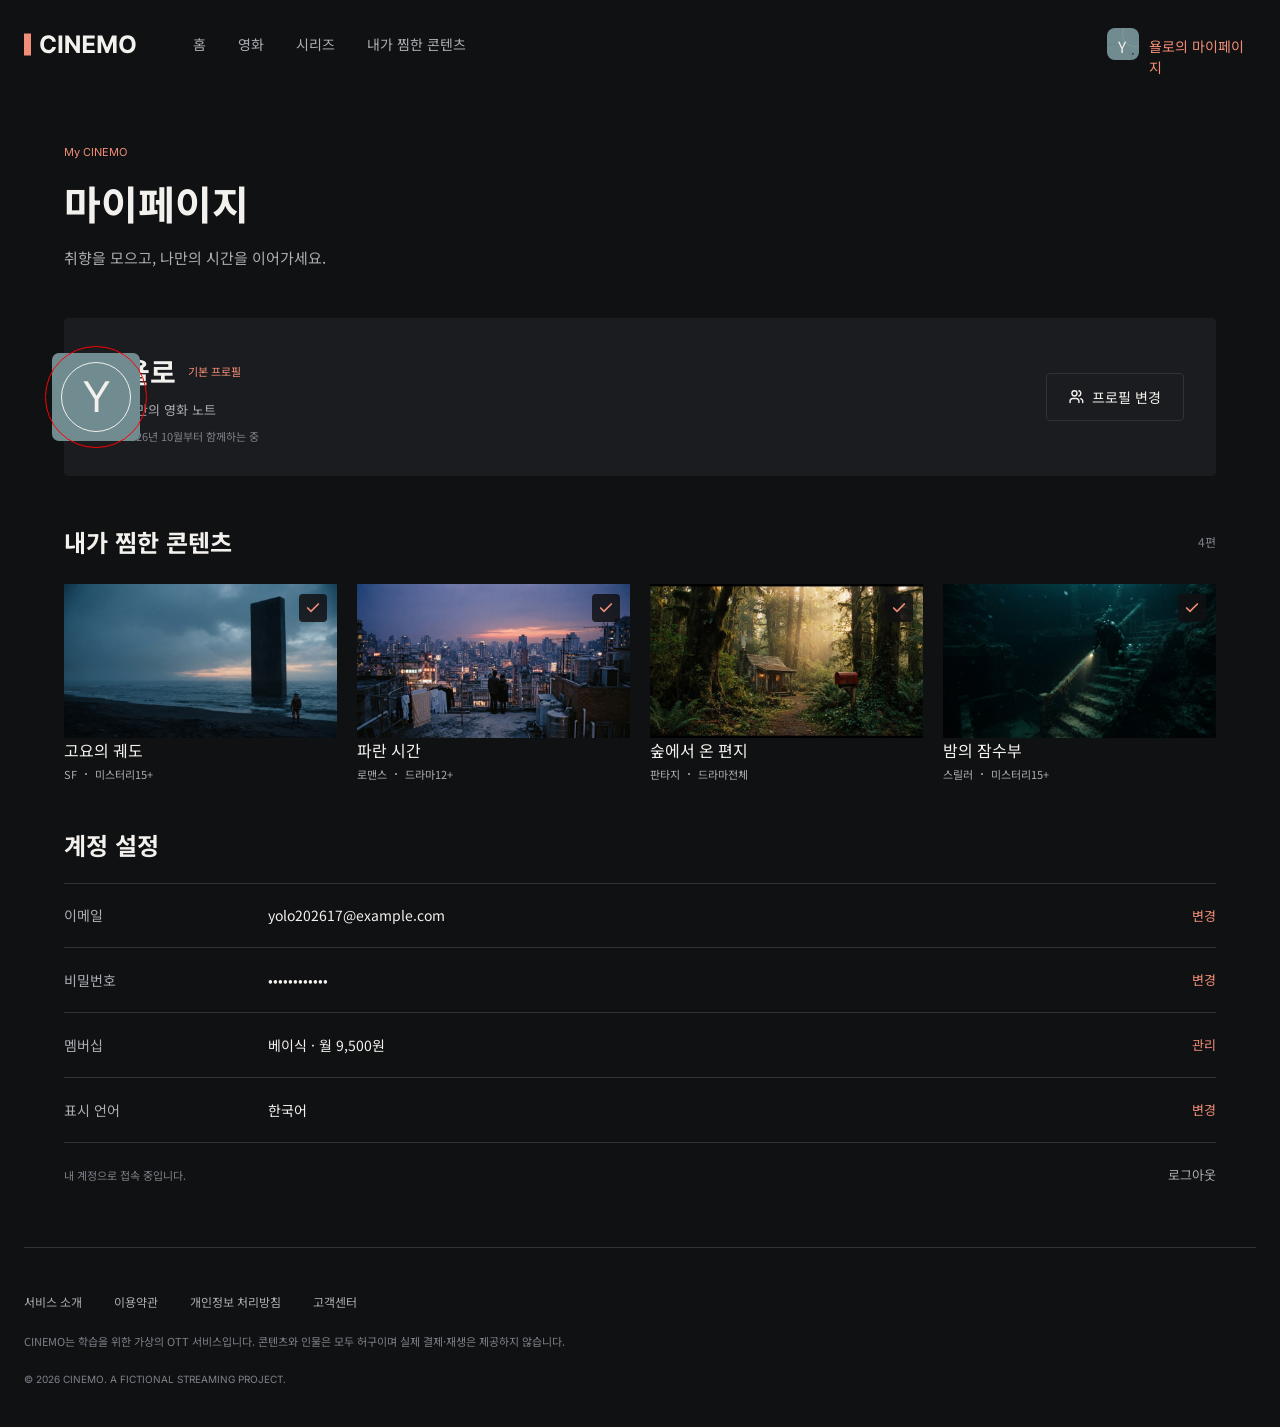
==== mypage.html @ 29254392 "마이페이지 체크박스 작동하게 수정, 중복 css 삭제 및 병합" ====
<!doctype html>
<html lang="ko">
  <head>
    <meta charset="UTF-8" />
    <meta name="viewport" content="width=device-width, initial-scale=1.0" />
    <link rel="stylesheet" href="styles/reset.css" />
    <link rel="stylesheet" href="styles/style.css" />
    <link rel="preconnect" href="https://fonts.googleapis.com" />
    <link rel="preconnect" href="https://fonts.gstatic.com" crossorigin />
    <link
      href="https://fonts.googleapis.com/css2?family=Inter:wght@400;500;600;700&family=Noto+Sans+KR:wght@400;500;600;700&display=swap"
      rel="stylesheet"
    />
    <title>cinemo - my page</title>
  </head>
  <body>
    <!--공통 헤더-->
    <header>
      <div class="index_header_desktop">
        <section class="cinemo_img_box">
          <a href="./index.html" alt="CINEMO 로고">
            <svg
              width="113"
              height="29"
              viewBox="0 0 113 29"
              fill="none"
              xmlns="http://www.w3.org/2000/svg"
            >
              <g clip-path="url(#clip0_2_7494)">
                <rect y="3.5" width="7" height="22" fill="#F28D77" />
                <path
                  d="M31.9176 11.6562H28.1847C28.1165 11.1733 27.9773 10.7443 27.767 10.3693C27.5568 9.98864 27.2869 9.66477 26.9574 9.39773C26.6278 9.13068 26.2472 8.92614 25.8153 8.78409C25.3892 8.64205 24.9261 8.57102 24.4261 8.57102C23.5227 8.57102 22.7358 8.79545 22.0653 9.24432C21.3949 9.6875 20.875 10.3352 20.5057 11.1875C20.1364 12.0341 19.9517 13.0625 19.9517 14.2727C19.9517 15.517 20.1364 16.5625 20.5057 17.4091C20.8807 18.2557 21.4034 18.8949 22.0739 19.3267C22.7443 19.7585 23.5199 19.9744 24.4006 19.9744C24.8949 19.9744 25.3523 19.9091 25.7727 19.7784C26.1989 19.6477 26.5767 19.4574 26.9062 19.2074C27.2358 18.9517 27.5085 18.642 27.7244 18.2784C27.946 17.9148 28.0994 17.5 28.1847 17.0341L31.9176 17.0511C31.821 17.8523 31.5795 18.625 31.1932 19.3693C30.8125 20.108 30.2983 20.7699 29.6506 21.3551C29.0085 21.9347 28.2415 22.3949 27.3494 22.7358C26.4631 23.071 25.4602 23.2386 24.3409 23.2386C22.7841 23.2386 21.392 22.8864 20.1648 22.1818C18.9432 21.4773 17.9773 20.4574 17.267 19.1222C16.5625 17.7869 16.2102 16.1705 16.2102 14.2727C16.2102 12.3693 16.5682 10.75 17.2841 9.41477C18 8.07955 18.9716 7.0625 20.1989 6.36364C21.4261 5.65909 22.8068 5.30682 24.3409 5.30682C25.3523 5.30682 26.2898 5.44886 27.1534 5.73295C28.0227 6.01705 28.7926 6.43182 29.4631 6.97727C30.1335 7.51704 30.679 8.17898 31.0994 8.96307C31.5256 9.74716 31.7983 10.6449 31.9176 11.6562ZM38.2543 5.54545V23H34.5639V5.54545H38.2543ZM55.8899 5.54545V23H52.7024L45.1087 12.0142H44.9808V23H41.2905V5.54545H44.5291L52.0632 16.5227H52.2166V5.54545H55.8899ZM58.9389 23V5.54545H70.7003V8.58807H62.6293V12.7472H70.0952V15.7898H62.6293V19.9574H70.7344V23H58.9389ZM73.6342 5.54545H78.1854L82.9922 17.2727H83.1967L88.0035 5.54545H92.5547V23H88.9751V11.6392H88.8303L84.3132 22.9148H81.8757L77.3587 11.5966H77.2138V23H73.6342V5.54545ZM111.635 14.2727C111.635 16.1761 111.274 17.7955 110.553 19.1307C109.837 20.4659 108.859 21.4858 107.621 22.1903C106.388 22.8892 105.001 23.2386 103.462 23.2386C101.911 23.2386 100.518 22.8864 99.2855 22.1818C98.0526 21.4773 97.0781 20.4574 96.3622 19.1222C95.6463 17.7869 95.2884 16.1705 95.2884 14.2727C95.2884 12.3693 95.6463 10.75 96.3622 9.41477C97.0781 8.07955 98.0526 7.0625 99.2855 6.36364C100.518 5.65909 101.911 5.30682 103.462 5.30682C105.001 5.30682 106.388 5.65909 107.621 6.36364C108.859 7.0625 109.837 8.07955 110.553 9.41477C111.274 10.75 111.635 12.3693 111.635 14.2727ZM107.893 14.2727C107.893 13.0398 107.709 12 107.339 11.1534C106.976 10.3068 106.462 9.66477 105.797 9.22727C105.132 8.78977 104.354 8.57102 103.462 8.57102C102.57 8.57102 101.791 8.78977 101.126 9.22727C100.462 9.66477 99.9446 10.3068 99.5753 11.1534C99.2116 12 99.0298 13.0398 99.0298 14.2727C99.0298 15.5057 99.2116 16.5455 99.5753 17.392C99.9446 18.2386 100.462 18.8807 101.126 19.3182C101.791 19.7557 102.57 19.9744 103.462 19.9744C104.354 19.9744 105.132 19.7557 105.797 19.3182C106.462 18.8807 106.976 18.2386 107.339 17.392C107.709 16.5455 107.893 15.5057 107.893 14.2727Z"
                  fill="#F3F1ED"
                />
              </g>
              <defs>
                <clipPath id="clip0_2_7494">
                  <rect width="113" height="29" fill="white" />
                </clipPath>
              </defs>
            </svg>
          </a>
        </section>
        <section class="header_nav_desktop">
          <nav>
            <ul class="header_nav_d_li">
              <li><a class="nav_home" href="./index.html">홈</a></li>
              <li><a class="nav_movie" href="#">영화</a></li>
              <li><a class="nav_series" href="#">시리즈</a></li>
              <li><a class="nav_mypick" href="#">내가 찜한 콘텐츠</a></li>
            </ul>
          </nav>
        </section>
        <section class="header_profile_container">
          <a class="main_profile_image" href="./mypage.html">
            <img
              src="./imgs/avatar-seoyeon.svg"
              alt="프로필 이미지"
              class="user_avatar"
            />
            <p class="initial_y">Y</p>
          </a>
          <a class="user_my_page" href="./mypage.html" style="color: #f28d77"
            >욜로의 마이페이지</a
          >
        </section>
      </div>
      <div class="index_header_mobile">
        <nav>
          <ul class="header_nav_m_li">
            <li>
              <a class="nav_home_mobile" href="index.html">홈</a>
            </li>
            <li><a class="nav_movie_mobile" href="#">영화</a></li>
            <li><a class="nav_series_mobile" href="#">시리즈</a></li>
            <li><a class="nav_mypick_mobile" href="#">내가 찜한 콘텐츠</a></li>
          </ul>
        </nav>
      </div>
    </header>

    <main>
      <section class="my-page">
        <!-- 마이페이지 타이틀-->
        <div class="title">
          <div class="label">My CINEMO</div>
          <div class="page">마이페이지</div>
          <div class="description">
            취향을 모으고, 나만의 시간을 이어가세요.
          </div>
        </div>

        <!-- 내 계정  -->
        <div class="profile">
          <div class="my-profile">
            <div class="my-profile-icon">
              <div class="profile-name">Y</div>
            </div>

            <div class="profile-card">
              <div class="name">
                <span class="my-name">욜로</span>
                <span class="badge">기본 프로필</span>
              </div>

              <span class="message">나만의 영화 노트</span>
              <span class="date-ing">2026년 10월부터 함께하는 중</span>
            </div>
          </div>

          <div class="btn-change">
            <div class="date">2026. 10 가입</div>
            <button type="button">
              <img src="./icon/profile-change.svg" alt="프로필 변경 아이콘" />
              <a href="./profile.html">프로필 변경</a>
            </button>
          </div>
        </div>

        <!-- 내가 찜한 콘텐츠 -->
        <div class="my-picks">
          <div class="my-picks-header">
            <p class="my-picks-title">내가 찜한 콘텐츠</p>
            <span class="my-picks-count">4편</span>
          </div>

          <div class="my-picks-list-li">
            <div class="my-picks-card">
              <div class="my-picks-image">
                <img src="./imgs/quiet-orbit.png" alt="고요의 궤도 이미지" />

                <input type="checkbox" id="check-quiet-orbit" checked />

                <label for="check-quiet-orbit" class="check">
                  <svg
                    width="28"
                    height="28"
                    viewBox="0 0 28 28"
                    fill="none"
                    xmlns="http://www.w3.org/2000/svg"
                  >
                    <rect
                      width="28"
                      height="28"
                      rx="4"
                      fill="#101113"
                      fill-opacity="0.85098"
                    />
                    <path
                      d="M19.3328 10L12.0002 17.3328L8.66721 13.9997"
                      stroke-width="1.7"
                      stroke-linecap="round"
                      stroke="#F28D77"
                    />
                  </svg>
                </label>
              </div>
              <p class="movie-title">고요의 궤도</p>
              <p class="movie-info">
                <span class="movie-info-dot">SF</span>
                <span>미스터리</span>
                <span>15+</span>
              </p>
            </div>

            <div class="my-picks-card">
              <div class="my-picks-image">
                <img src="./imgs/blue-hour.png" alt="파란 시간 이미지" />
                <input type="checkbox" id="check-blue-hour" checked />

                <label for="check-blue-hour" class="check">
                  <svg
                    width="28"
                    height="28"
                    viewBox="0 0 28 28"
                    fill="none"
                    xmlns="http://www.w3.org/2000/svg"
                  >
                    <rect
                      width="28"
                      height="28"
                      rx="4"
                      fill="#101113"
                      fill-opacity="0.85098"
                    />
                    <path
                      d="M19.3328 10L12.0002 17.3328L8.66721 13.9997"
                      stroke-width="1.7"
                      stroke-linecap="round"
                      stroke="#F28D77"
                    />
                  </svg>
                </label>
              </div>
              <p class="movie-title">파란 시간</p>
              <p class="movie-info">
                <span class="movie-info-dot">로맨스</span>
                <span>드라마</span>
                <span>12+</span>
              </p>
            </div>

            <div class="my-picks-card">
              <div class="my-picks-image">
                <img
                  src="./imgs/forest-letter.png"
                  alt="숲에서 온 편지 이미지"
                />
                <input type="checkbox" id="check-forest-post" checked />

                <label for="check-forest-post" class="check">
                  <svg
                    width="28"
                    height="28"
                    viewBox="0 0 28 28"
                    fill="none"
                    xmlns="http://www.w3.org/2000/svg"
                  >
                    <rect
                      width="28"
                      height="28"
                      rx="4"
                      fill="#101113"
                      fill-opacity="0.85098"
                    />
                    <path
                      d="M19.3328 10L12.0002 17.3328L8.66721 13.9997"
                      stroke-width="1.7"
                      stroke-linecap="round"
                      stroke="#F28D77"
                    />
                  </svg>
                </label>
              </div>
              <p class="movie-title">숲에서 온 편지</p>
              <p class="movie-info">
                <span class="movie-info-dot">판타지</span>
                <span>드라마</span>
                <span>전체</span>
              </p>
            </div>

            <div class="my-picks-card">
              <div class="my-picks-image">
                <img src="./imgs/night-diver.png" alt="밤의 잠수부 이미지" />
                <input type="checkbox" id="check-night-diver" checked />

                <label for="check-night-diver" class="check">
                  <svg
                    width="28"
                    height="28"
                    viewBox="0 0 28 28"
                    fill="none"
                    xmlns="http://www.w3.org/2000/svg"
                  >
                    <rect
                      width="28"
                      height="28"
                      rx="4"
                      fill="#101113"
                      fill-opacity="0.85098"
                    />
                    <path
                      d="M19.3328 10L12.0002 17.3328L8.66721 13.9997"
                      stroke-width="1.7"
                      stroke-linecap="round"
                      stroke="#F28D77"
                    />
                  </svg>
                </label>
              </div>
              <p class="movie-title">밤의 잠수부</p>
              <p class="movie-info">
                <span class="movie-info-dot">스릴러</span>
                <span>미스터리</span>
                <span>15+</span>
              </p>
            </div>
          </div>
        </div>
      </section>

      <!-- 계정 설정 섹션 -->
      <section class="account_settings_section">
        <div class="account_settings_desktop">
          <h3 class="account_settings_h3">계정 설정</h3>
          <ul class="account_settings_li">
            <li class="first_list">
              <p class="setting_label">이메일</p>
              <p class="setting_value">yolo202617@example.com</p>
              <a class="setting_btn" href="#">변경</a>
            </li>
            <li class="second_list">
              <p class="setting_label">비밀번호</p>
              <p class="setting_value">••••••••••••</p>
              <a class="setting_btn" href="#">변경</a>
            </li>
            <li class="third_list">
              <p class="setting_label">멤버십</p>
              <p class="setting_value">베이식 · 월 9,500원</p>
              <a class="setting_btn" href="#">관리</a>
            </li>
            <li class="fourth_list">
              <p class="setting_label">표시 언어</p>
              <p class="setting_value">한국어</p>
              <a class="setting_btn" href="#">변경</a>
            </li>
          </ul>
          <div class="account_status">
            <p class="status_note">내 계정으로 접속 중입니다.</p>
            <a class="logout_button" href="./profile.html">로그아웃</a>
          </div>
        </div>
        <div class="account_settings_mobile">
          <h3 class="account_settings_h3">계정 설정</h3>
          <ul class="account_settings_li">
            <li class="first_list">
              <div class="setting_details">
                <p class="setting_label">이메일</p>
                <p class="setting_value">yolo202617@example.com</p>
              </div>
              <a class="setting_btn" href="#">변경</a>
            </li>
            <li class="second_list">
              <div class="setting_details">
                <p class="setting_label">비밀번호</p>
                <p class="setting_value">••••••••••••</p>
              </div>
              <a class="setting_btn" href="#">변경</a>
            </li>
            <li class="third_list">
              <div class="setting_details">
                <p class="setting_label">멤버십</p>
                <p class="setting_value">베이식 · 월 9,500원</p>
              </div>
              <a class="setting_btn" href="#">관리</a>
            </li>
            <li class="fourth_list">
              <div class="setting_details">
                <p class="setting_label">표시 언어</p>
                <p class="setting_value">한국어</p>
              </div>
              <a class="setting_btn" href="#">변경</a>
            </li>
          </ul>
          <div class="account_status">
            <p class="status_note">내 계정으로 접속 중입니다.</p>
            <a class="logout_button" href="#">로그아웃</a>
          </div>
        </div>
      </section>
    </main>

    <!-- Footer -->
    <footer>
      <section class="footer-section">
        <nav class="footer-menu">
          <ul>
            <li><a href="#">서비스 소개</a></li>
            <li><a href="#">이용약관</a></li>
            <li><a href="#">개인정보 처리방침</a></li>
            <li><a href="#">고객센터</a></li>
          </ul>
        </nav>

        <div class="footer-info">
          <p>CINEMO는 학습을 위한 가상의 OTT 서비스입니다.</p>
          <p>
            콘텐츠와 인물은 모두 허구이며 실제 결제·재생은 제공하지 않습니다.
          </p>
        </div>

        <div class="footer-copyright">
          © 2026 CINEMO. A FICTIONAL STREAMING PROJECT.
        </div>
      </section>
    </footer>
  </body>
</html>
---- styles/style.css ----
/* 공통 Header */
body {
  font-family: "Inter", sans-serif;
  font-family: "Noto Sans KR", sans-serif;
  margin: 0;
  background-color: #101113;
}

/* 공통 헤더*/
.index_header_desktop {
  display: flex;
  flex-direction: row;
  justify-content: space-between;
  align-items: center;
  background-color: #101113;
  width: calc(100% - 48px);
  max-width: 1312px;
  margin: 0 auto;
  height: 88px;
  overflow: hidden;
  gap: 56px;
}

.header_nav_desktop {
  display: flex;
  flex-direction: row;
  align-items: center;
  flex: 1;
  min-width: 0;
  overflow: hidden;
}

.header_nav_desktop nav {
  min-width: 0;
  overflow: hidden;
}

.header_nav_d_li {
  display: flex;
  flex-direction: row;
  justify-content: space-between;
  gap: 32px;
  font-size: 14px;
  font-weight: 400;
  color: #acaeb3;
  white-space: nowrap;
  width: max-content;
}

.cinemo_img_box {
  flex-shrink: 0;
  width: 113px;
}

.header_profile_container {
  display: flex;
  flex-direction: row;
  justify-content: space-between;
  align-items: center;
  gap: 10px;
  flex-shrink: 0;
}

.main_profile_image {
  position: relative;
}

.user_avatar {
  width: 32px;
  height: 32px;
  border-radius: 8px;
  flex-shrink: 0;
}

.initial_y {
  color: #f3f1ed;
  font-size: 15.36px;
  width: 11px;
  height: 19px;
  position: absolute;
  top: 6.5px;
  left: 10.5px;
}

.user_my_page {
  font-size: 14px;
  color: #f3f1ed;
  width: 107px;
  height: 17px;
}

.index_header_mobile {
  display: none;
}

@media screen and (max-width: 768px) {
  .header_nav_desktop {
    display: none;
  }

  .user_my_page {
    display: none;
  }

  .index_header_mobile {
    display: flex;
    background-color: #101113;
    width: calc(100% - 32px);
    margin: 0 auto;
  }

  .index_header_desktop {
    height: 72px;
    display: flex;
    flex-direction: row;
    align-items: center;
    width: calc(100% - 32px);
    margin: 0 auto;
  }

  .cinemo_img_box {
    width: 93px;
    height: 23px;
    flex-shrink: 0;
  }

  .user_avatar {
    width: 32px;
    height: 32px;
  }

  .header_nav_m_li {
    color: #acaeb3;
    font-size: 13px;
    font-weight: 400;
    background-color: #101113;
    display: flex;
    flex-direction: row;
    gap: 24px;
    height: 48px;
    box-sizing: border-box;
    width: calc(100%-32px);
  }
}

/* 메인 페이지-Featured film */
.index_main_1 {
  height: 590px;
  width: 100%;
  position: relative;
}

.hero_image {
  position: absolute;
  top: 0;
  left: 0;
  width: 100%;
  height: 100%;
  overflow: hidden;
}

.hero_image img {
  display: block;
  width: 100%;
  height: 100%;
  object-fit: cover;
  object-position: center;
}

.hero_image::after {
  content: "";
  position: absolute;
  inset: 0;
  background: linear-gradient(to top, #101113 0%, transparent 100%);
  pointer-events: none;
}

.hero_box {
  padding-top: 104px;
  padding-bottom: 72px;
  position: absolute;
  display: flex;
  gap: 47px;
  height: 100%;
  width: calc(100% - 48px);
  max-width: 1312px;
  top: 50%;
  left: 50%;
  transform: translate(-50%, -50%);
  z-index: 1;
  flex-direction: column;
  justify-content: space-between;
}

.hero_top span:first-child::before {
  content: "";
  display: inline-block;
  width: 24px;
  height: 2px;
  background-color: #f28c78;
  margin-right: 12px;
  vertical-align: middle;
}

.hero_top_1-1 {
  font-size: 12px;
  color: #f28d77;
  margin-right: 12px;
}

.hero_top_1-2 {
  font-size: 10px;
  color: #acaeb3;
}

.hero_title_1-1 {
  font-size: 64px;
  color: #f3f1ed;
  font-weight: bold;
  margin-top: 0;
  margin-bottom: 8px;
}

.hero_title_1-2 {
  margin-top: 0;
  margin-bottom: 24px;
  font-size: 11px;
  color: #acaeb3;
}

.hero_info {
  font-size: 11px;
  color: #acaeb3;
  margin-bottom: 24px;
}

.hero_desc {
  font-size: 16px;
  color: #d2d3d5;
  margin-bottom: 24px;
  width: 100%;
}

.hero_right_text {
  position: absolute;
  bottom: 72px;
  color: white;
  z-index: 1;
  text-align: right;
  right: 0;
}

.hero_right_text_1 {
  font-size: 14px;
  margin-top: 0;
  margin-bottom: 8px;
}

.hero_right_text_2 {
  font-size: 10px;
  margin-top: 0;
  margin-bottom: 0;
}

.hero_text {
  width: 100%;
  position: absolute;
  top: 50%;
  transform: translateY(-50%);
  color: white;
  z-index: 1;
}

.hero_action {
  display: flex;
  align-items: center;
  gap: 12px;
}

.hero_btn_more {
  width: 151px;
  height: 48px;
  padding: 0;
  background-color: #f28d77;
  color: #241512;
  border: none;
  border-radius: 4px;
  font-size: 14px;
  font-weight: bold;
  cursor: pointer;
  display: flex;
  justify-content: center;
  align-items: center;
  gap: 8px;
  box-sizing: border-box;
  white-space: nowrap;
}

.hero_btn_more img {
  display: block;
  width: 18px;
  height: 18px;
  flex-shrink: 0;
}

.hero_btn_wish {
  width: 109px;
  height: 48px;
  padding: 0;
  background-color: #232529;
  color: #f3f1ed;
  border: none;
  border-radius: 4px;
  font-size: 14px;
  font-weight: bold;
  cursor: pointer;
  display: flex;
  justify-content: center;
  align-items: center;
  gap: 8px;
  box-sizing: border-box;
  white-space: nowrap;
}

.hero_btn_wish img {
  display: block;
  width: 18px;
  height: 18px;
  flex-shrink: 0;
}

@media (max-width: 786px) {
  .index_main_1 {
    height: 573px;
  }

  .hero_box {
    width: calc(100% - 32px);
  }

  .hero_image {
    height: 50%;
  }

  .hero_text {
    width: auto;
    top: 65%;
  }

  .hero_right_text {
    display: none;
  }

  .hero_title_1-1 {
    font-size: 40px;
  }

  .hero_desc {
    font-size: 14px;
  }
}

/* 메인 페이지-Browse collections */
.movie-container {
  max-width: 1312px;
  width: calc(100% - 48px);
  margin: 0 auto;
}

.movie-section-1 {
  box-sizing: border-box;
  width: 100%;
  background-color: #101113;
  justify-content: flex-start;
  margin: 16px 0 48px 0;
}

.movie-section-2 {
  box-sizing: border-box;
  width: 100%;
  background-color: #101113;
  justify-content: flex-start;
  margin-bottom: 64px;
}

.section-header {
  display: flex;
  flex-direction: column;
  align-items: flex-start;
  gap: 8px;
}

.section-heading {
  display: flex;
  width: 100%;
  justify-content: space-between;
  align-items: center;
}

.section-title {
  font-family: "Noto Sans KR", sans-serif;
  font-size: 24px;
  font-weight: 700;
  margin: 0;
  color: #f3f1ed;
  white-space: nowrap;
}

.section-count {
  font-family: "Noto Sans KR", sans-serif;
  font-size: 12px;
  margin: 0;
  color: #7e8289;
  white-space: nowrap;
}

.section-description {
  font-family: "Noto Sans KR", sans-serif;
  font-size: 12px;
  margin: 0;
  color: #acaeb3;
  white-space: nowrap;
}

.movie-list-li {
  display: grid;
  grid-template-columns: repeat(4, 1fr);
  padding: 20px 0;
  gap: 20px;
  justify-content: flex-start;
  align-items: center;
}

.movie-card {
  display: flex;
  flex-direction: column;
}

.movie-card img {
  width: 100%;
  padding-bottom: 12px;
}

.movie-title {
  font-family: "Noto Sans KR", sans-serif;
  font-size: 16px;
  color: #f3f1ed;
  margin: 0;
  padding-bottom: 4px;
  white-space: nowrap;
}

.movie-info {
  display: flex;
  align-items: center;
  font-family: "Noto Sans KR", sans-serif;
  font-size: 11px;
  color: #acaeb3;
  margin: 0;
  white-space: nowrap;
}

.movie-info-dot::after {
  display: inline-block;
  width: 2px;
  height: 2px;
  border-radius: 50px;
  margin: 0 8px 4px;
  background-color: #acaeb3;
  content: "";
}

/* 메인 페이지-Browse collections 반응형 */
@media (max-width: 768px) {
  .movie-container {
    width: calc(100% - 32px);
    margin: 0 auto;
  }

  .movie-section-1 {
    box-sizing: border-box;
    width: 100%;
    background-color: #101113;
    justify-content: flex-start;
    margin: 16px 0 48px 0;
  }

  .movie-section-2 {
    box-sizing: border-box;
    width: 100%;
    background-color: #101113;
    justify-content: flex-start;
    margin-bottom: 40px;
  }

  .section-title {
    font-size: 20px;
  }

  .section-count {
    visibility: hidden;
  }

  .movie-list-li {
    display: grid;
    grid-template-columns: repeat(4, 240px);
    padding: 18px 0;
    gap: 20px;
    overflow-x: auto;
  }

  .movie-list-li::-webkit-scrollbar {
    height: 3px;
  }

  .movie-list-li::-webkit-scrollbar-track {
    background: #232529; /* 레일 색 */
  }

  .movie-list-li::-webkit-scrollbar-thumb {
    background: #7e8289; /* 움직이는 막대 색 */
  }
}

/* 공통 Footer */
footer {
  max-width: 1312px;
  width: calc(100% - 48px);
  margin: 0 auto;
}

.footer-section {
  box-sizing: border-box;
  width: 100%;
  padding: 40px 0;
  background-color: #101113;
  border-top: 1px solid #303237;
  overflow: auto;
}

.footer-menu {
  display: flex;
  justify-content: flex-start;
  align-items: center;
  flex-wrap: nowrap;
  white-space: nowrap;
}

.footer-menu ul {
  display: flex;
  list-style: none;
  gap: 32px;
}

.footer-menu a {
  color: #acaeb3;
  font-family: "Noto Sans KR", sans-serif;
  font-size: 12px;
  text-decoration: none;
}

.footer-info {
  color: #7e8289;
  font-family: "Noto Sans KR", sans-serif;
  font-size: 11px;
  margin-top: 20px;
  line-height: 180%;
}

.footer-info p {
  display: inline;
}

.footer-copyright {
  color: #7e8289;
  font-family: "Inter", sans-serif;
  font-size: 10px;
  margin-top: 20px;
  line-height: auto;
}

/* 공통 Footer 반응형 */
@media (max-width: 390px) {
  footer {
    width: calc(100% - 32px);
    margin: 0 auto;
  }

  .footer-info p {
    display: block;
    margin: 0;
  }
}

/* 마이페이지-Content */
.my-page {
  box-sizing: border-box;
  display: flex;
  flex-direction: column;
  width: 100%;
  padding: 56px 64px;
  gap: 48px;

  background-color: #101113;
}

.title {
  box-sizing: border-box;
}

.label {
  font-family: "Inter", sans-serif;
  font-size: 11px;
  line-height: auto;
  color: #f28d77;
}

.page {
  font-family: "Noto Sans KR", sans-serif;
  font-size: 40px;
  font-weight: 700;
  color: #f3f1ed;
  padding-top: 12px;
}

.description {
  font-family: "Noto Sans KR", sans-serif;
  font-size: 15px;
  line-height: 170%;
  color: #acaeb3;
  padding-top: 12px;
}

/* 마이페이지-Content-내 계정 */
.profile {
  box-sizing: border-box;
  background-color: #1a1c1f;
  padding: 32px 32px;
  border-radius: 4px;
  display: flex;
  align-items: center;
  justify-content: space-between;
}

.my-profile {
  display: flex;
  gap: 28px;
}

.my-profile-icon {
  display: flex;
  justify-content: center;
  align-items: center;
}

.profile-name {
  width: 88px;
  height: 88px;
  border-radius: 8%;
  background-color: #718c91;
  display: flex;
  align-items: center;
  justify-content: center;

  font-family: "Inter", sans-serif;
  font-size: 42.24px;
  line-height: auto;
  color: #f3f1ed;
}

/* 흰색 원형 무늬 */
.profile-name::before {
  content: "";
  position: absolute;
  width: 70.4px;
  height: 70.4px;

  border: 1px solid #f3f1ed;
  border-radius: 50%;
}

/* 검은색 원형 무늬 */
.profile-name::after {
  content: "";
  position: absolute;
  width: 101.2px;
  height: 101.2px;

  border: 1px solid red;
  border-radius: 50%;
}

.profile-card {
  display: flex;
  flex-direction: column;
  gap: 8px;
}

.name {
  display: flex;
  align-items: center;
  gap: 12px;
}

.my-name {
  font-family: "Noto Sans KR", sans-serif;
  font-size: 28px;
  font-weight: 700;
  color: #f3f1ed;
}

.badge {
  font-family: "Noto Sans KR", sans-serif;
  font-size: 11px;
  color: #f28d77;
}

.message {
  font-family: "Noto Sans KR", sans-serif;
  font-size: 13px;
  color: #acaeb3;
}

.date-ing {
  font-family: "Noto Sans KR", sans-serif;
  font-size: 11px;
  color: #7e8289;
}

.date {
  display: none;
}
.btn-change {
  display: flex;
  justify-content: center;
  align-items: center;
}

.btn-change button {
  border: 1px solid #303237;
  border-radius: 4px;
  background-color: transparent;
  height: 48px;

  display: flex;
  align-items: center;
  justify-content: center;
  gap: 8px;
  padding: 22px;
}

.btn-change img {
  width: 15px;
  height: 13.5px;
}

.btn-change a {
  text-decoration: none;
  font-family: "Noto Sans KR", sans-serif;
  font-size: 14px;
  font-weight: 400;
  color: #f3f1ed;
}

/* 프로필 선택 페이지 */

.profile_header {
  width: 100%;
  height: 88px;
  display: flex;
  align-items: center;
  justify-content: flex-start;
  box-sizing: border-box;
}

.profile_header svg {
  margin-left: 48px;
}

.profile_main {
  display: flex;
  flex-direction: column;
  align-items: center;
  width: 100%;
  padding-top: 116px;
  padding-bottom: 120px;
}

.profile_text {
  color: #f3f1ed;
  text-align: center;
}

.profile_text_1 {
  font-size: 10px;
  color: #f28d77;
  margin-bottom: 16px;
}

.profile_text_2 {
  font-size: 40px;
  margin-bottom: 16px;
  font-weight: bold;
}

.profile_text_3 {
  font-size: 15px;
  color: #acaeb3;
}

.profile_sec {
  width: 100%;
  height: auto;
  display: flex;
  justify-content: center;
  align-items: center;
  flex-wrap: wrap;
  gap: 40px;
  padding: 56px 64px;
  box-sizing: border-box;
}

.user_profile_line {
  display: flex;
  gap: 40px;
}

.profile_sec {
  width: 100%;
  height: auto;
  display: flex;
  justify-content: center;
  align-items: center;
  flex-wrap: wrap;
  gap: 40px;
  padding: 56px 24px;
  box-sizing: border-box;
}

.user_profile {
  width: min(152px, 100%);
  height: auto;
  flex: 0 1 152px;
  min-width: 0;
}

.user_profile_photo {
  width: 100%;
  height: auto;
  margin-bottom: 16px;
  cursor: pointer;
}

.user_profile_photo img {
  width: 100%;
  height: 100%;
  display: block;
  object-fit: cover;
}

.user_profile_info {
  width: 100%;
  cursor: pointer;
}

.user_profile_username {
  text-align: center;
  font-size: 18px;
  color: #f3f1ed;
  cursor: pointer;
}

.user_profile_about {
  text-align: center;
  font-size: 11px;
  color: #acaeb3;
}

.profile_btn {
  display: flex;
  height: 48px;
  width: 138px;
  align-items: center;
  justify-content: center;
  background: transparent;
  border: 1px solid #303237;
  color: #f3f1ed;
  font-size: 14px;
  border-radius: 4px;
  gap: 8px;
  cursor: pointer;
}

.profile_btn img {
  height: 18px;
  width: 18px;
}

.profile_btn_a {
  text-decoration: none;
}

.profile_footer {
  width: 100%;
  height: 100%;
  font-size: 11px;
  color: #7e8289;
  text-align: center;
}

/* 프로필 선택 페이지 반응형 */
@media (max-width: 390px) {
  .profile_header {
    height: 72px;
  }

  .profile_header svg {
    margin-left: 24px;
  }

  .profile_main {
    padding-bottom: 56px;
    padding-top: 56px;
  }

  .profile_text_2 {
    font-size: 28px;
  }

  .profile_text_3 {
    font-size: 13px;
  }

  .profile_sec {
    padding-left: 24px;
    padding-right: 24px;
  }

  .profile_header img {
    margin-left: 24px;
  }

  .user_profile_line {
    gap: 32px;
  }

  .profile_sec {
    gap: 32px;
  }
}

/* 마이 페이지*/
/* 마이페이지 타이틀 */
.my-page {
  box-sizing: border-box;
  display: flex;
  flex-direction: column;
  width: 100%;
  padding: 56px 64px 48px;
  gap: 48px;
  background-color: #101113;
}

.title {
  box-sizing: border-box;
}

.label {
  font-family: "Inter", sans-serif;
  font-size: 11px;
  line-height: auto;
  color: #f28d77;
}

.page {
  font-family: "Noto Sans KR", sans-serif;
  font-size: 40px;
  font-weight: 700;
  color: #f3f1ed;
  padding-top: 12px;
}

.description {
  font-family: "Noto Sans KR", sans-serif;
  font-size: 15px;
  line-height: 170%;
  color: #acaeb3;
  padding-top: 12px;
}

/* 내 계정 */
.profile {
  box-sizing: border-box;
  background-color: #1a1c1f;
  padding: 32px 32px;
  border-radius: 4px;
  display: flex;
  align-items: center;
  justify-content: space-between;
}

.my-profile {
  display: flex;
  gap: 28px;
}

.my-profile-icon {
  display: flex;
  justify-content: center;
  align-items: center;
}

.profile-name {
  position: absolute;
  z-index: 1;
  font-family: "Inter", sans-serif;
  font-size: 42.24px;
  line-height: 0;
  color: #f3f1ed;
  margin: 0;
}

.my-profile img {
  position: relative;
  width: 88px;
  height: 88px;
}

.profile-card {
  display: flex;
  flex-direction: column;
  gap: 8px;
}

.name {
  display: flex;
  align-items: center;
  gap: 12px;
}

.my-name {
  font-family: "Noto Sans KR", sans-serif;
  font-size: 28px;
  font-weight: 700;
  color: #f3f1ed;
}

.badge {
  font-family: "Noto Sans KR", sans-serif;
  font-size: 11px;
  color: #f28d77;
}

.message {
  font-family: "Noto Sans KR", sans-serif;
  font-size: 13px;
  color: #acaeb3;
}

.date-ing {
  font-family: "Noto Sans KR", sans-serif;
  font-size: 11px;
  color: #7e8289;
}

.date {
  display: none;
}
.btn-change {
  display: flex;
  justify-content: center;
  align-items: center;
}

.btn-change button {
  border: 1px solid #303237;
  border-radius: 4px;
  background-color: transparent;
  height: 48px;
  display: flex;
  align-items: center;
  justify-content: center;
  gap: 8px;
  padding: 22px;
}

.btn-change img {
  width: 15px;
  height: 13.5px;
}

.btn-change a {
  text-decoration: none;
  font-family: "Noto Sans KR", sans-serif;
  font-size: 14px;
  font-weight: 400;
  color: #f3f1ed;
}

/* 내가 찜한 콘텐츠 */
.my-picks {
  box-sizing: border-box;
  display: flex;
  flex-direction: column;
  width: 100%;
  gap: 24px;
  background-color: #101113;
  color: white;
}

.my-picks-header {
  display: flex;
  justify-content: space-between;
  align-items: center;
}

.my-picks-title {
  font-family: "Noto Sans KR", sans-serif;
  font-size: 24px;
  font-weight: 700;
  margin: 0;
  color: #f3f1ed;
}

.my-picks-count {
  font-family: "Noto Sans KR", sans-serif;
  font-size: 12px;
  color: #7e8289;
}

/* 내가 찜한 콘텐츠 목록 */
.my-picks-list-li {
  display: grid;
  grid-template-columns: repeat(4, 1fr);
  gap: 20px;
  justify-content: flex-start;
  align-items: center;
}

.my-picks-image {
  position: relative;
  display: flex;
  width: 100%;
  justify-content: flex-end;
  align-items: flex-start;
}

.my-picks-image input[type="checkbox"] {
  display: none;
}

.my-picks-image .check {
  position: absolute;
  top: 0;
  right: 0;
  margin: 10px;
  padding: 0;
  width: 28px;
  height: 28px;
  cursor: pointer;
}

/* 체크 해제 상태 */
.my-picks-image input:not(:checked) + .check svg path {
  opacity: 0;
}

/* 영화 정보 */
.movie-title {
  font-family: "Noto Sans KR", sans-serif;
  font-size: 16px;
  color: #f3f1ed;
  margin: 0;
  padding-bottom: 4px;
  white-space: nowrap;
}

.movie-info {
  display: flex;
  align-items: center;
  font-family: "Noto Sans KR", sans-serif;
  font-size: 11px;
  color: #acaeb3;
  margin: 0;
  white-space: nowrap;
}

.movie-info-dot::after {
  display: inline-block;
  width: 2px;
  height: 2px;
  border-radius: 50px;
  margin: 0 8px 4px;
  background-color: #acaeb3;
  content: "";
}

/* 반응형 */
@media screen and (max-width: 768px) {
  main {
    gap: 36px;
  }

  .my-page {
    padding: 36px 24px;
  }

  .page {
    font-size: 30px;
  }

  .description {
    font-size: 13px;
  }

  .profile {
    flex-direction: column;
    padding: 24px;
    align-items: stretch;
    gap: 24px;
  }

  .my-profile {
    gap: 20px;
  }

  .profile-name {
    width: 64px;
    height: 64px;
    font-size: 30.72px;
  }

  .my-profile img {
    position: relative;
    width: 66px;
    height: 66px;
  }

  .my-name {
    font-family: "Noto Sans KR", sans-serif;
    font-size: 22px;
    font-weight: 700;
    color: #f3f1ed;
  }

  .date-ing {
    display: none;
  }

  .date {
    display: flex;
    font-family: "Noto Sans KR", sans-serif;
    font-size: 11px;
    color: #7e8289;
  }

  .btn-change {
    justify-content: space-between;
  }

  .btn-change button {
    height: 40px;
  }

  .btn-change img {
    display: none;
  }

  .btn-change a {
    text-decoration: none;
    font-family: "Noto Sans KR", sans-serif;
    font-size: 13px;
    font-weight: 400;
    color: #f3f1ed;
  }

  .my-picks-title {
    font-size: 20px;
  }

  .my-picks-list-li {
    grid-template-columns: repeat(2, minmax(0, 1fr));
    gap: 24px 16px;
  }

  .movie-title {
    font-size: 14px;
  }
}

/*마이페이지-계정 설정 섹션*/
.aaccount_settings_section {
  width: calc(100% - 48px);
  max-width: 1312px;
}

.account_settings_desktop {
  width: 100%;
  height: 417px;
  background-color: #101113;
  color: #f3f1ed;
  box-sizing: border-box;
  padding: 0px 64px 64px;
  display: flex;
  flex-direction: column;
  justify-content: space-between;
}

.account_settings_h3 {
  color: #f3f1ed;
  font-size: 24px;
  font-weight: 700;
  line-height: 29px;
}

[class$="list"] {
  display: grid;
  grid-template-columns: 180px minmax(0, 1fr) auto;
  column-gap: 24px;
  border-bottom: 1px solid #303237;
  height: 65px;
  align-items: center;
}

.setting_label {
  color: #acaeb3;
  font-size: 14px;
  line-height: 17px;
}

.setting_value {
  color: #f3f1ed;
  font-size: 14px;
  line-height: 17px;
  min-width: 0;
  overflow: hidden;
}

.first_list {
  border-top: 1px solid #303237;
}

.setting_btn {
  color: #f28d77;
  font-size: 13px;
  line-height: 16px;
  width: 24px;
}

.account_status {
  display: flex;
  flex-direction: row;
  justify-content: space-between;
  align-items: center;
  font-size: 11px;
}

.status_note {
  color: #7e8289;
  font-size: 11px;
  line-height: 13px;
}

.logout_button {
  color: #acaeb3;
  font-size: 13px;
  font-weight: 400;
  line-height: 16px;
  flex-shrink: 0;
  flex-wrap: nowrap;
}

.account_settings_mobile {
  display: none;
}

@media screen and (max-width: 768px) {
  .aaccount_settings_section {
    width: calc(100% - 32px);
  }

  .account_settings_desktop {
    display: none;
  }

  .account_settings_mobile {
    display: flex;
    flex-direction: column;
    justify-content: space-between;
    background-color: #101113;
    width: 100%;
    height: 428px;
    box-sizing: border-box;
    padding: 0px 24px 40px;
  }

  .account_settings_h3 {
    font-size: 20px;
    line-height: 24px;
  }

  .account_settings_li {
    color: #f3f1ed;
    background-color: #101113;
    display: flex;
    flex-direction: column;
    justify-content: space-between;
    gap: 6px;
    width: 100%;
  }

  [class$="list"] {
    display: flex;
    flex-direction: row;
    justify-content: space-between;
    gap: 12px;
    border-bottom: 1px solid #303237;
  }

  .setting_details {
    display: flex;
    flex-direction: column;
    justify-content: space-between;
    gap: 6px;
  }

  .setting_label {
    color: #acaeb3;
    font-size: 13px;
    line-height: 16px;
  }

  .setting_value {
    overflow-wrap: anywhere;
  }

  .setting_btn {
    flex-wrap: nowrap;
    flex-shrink: 0;
  }
}
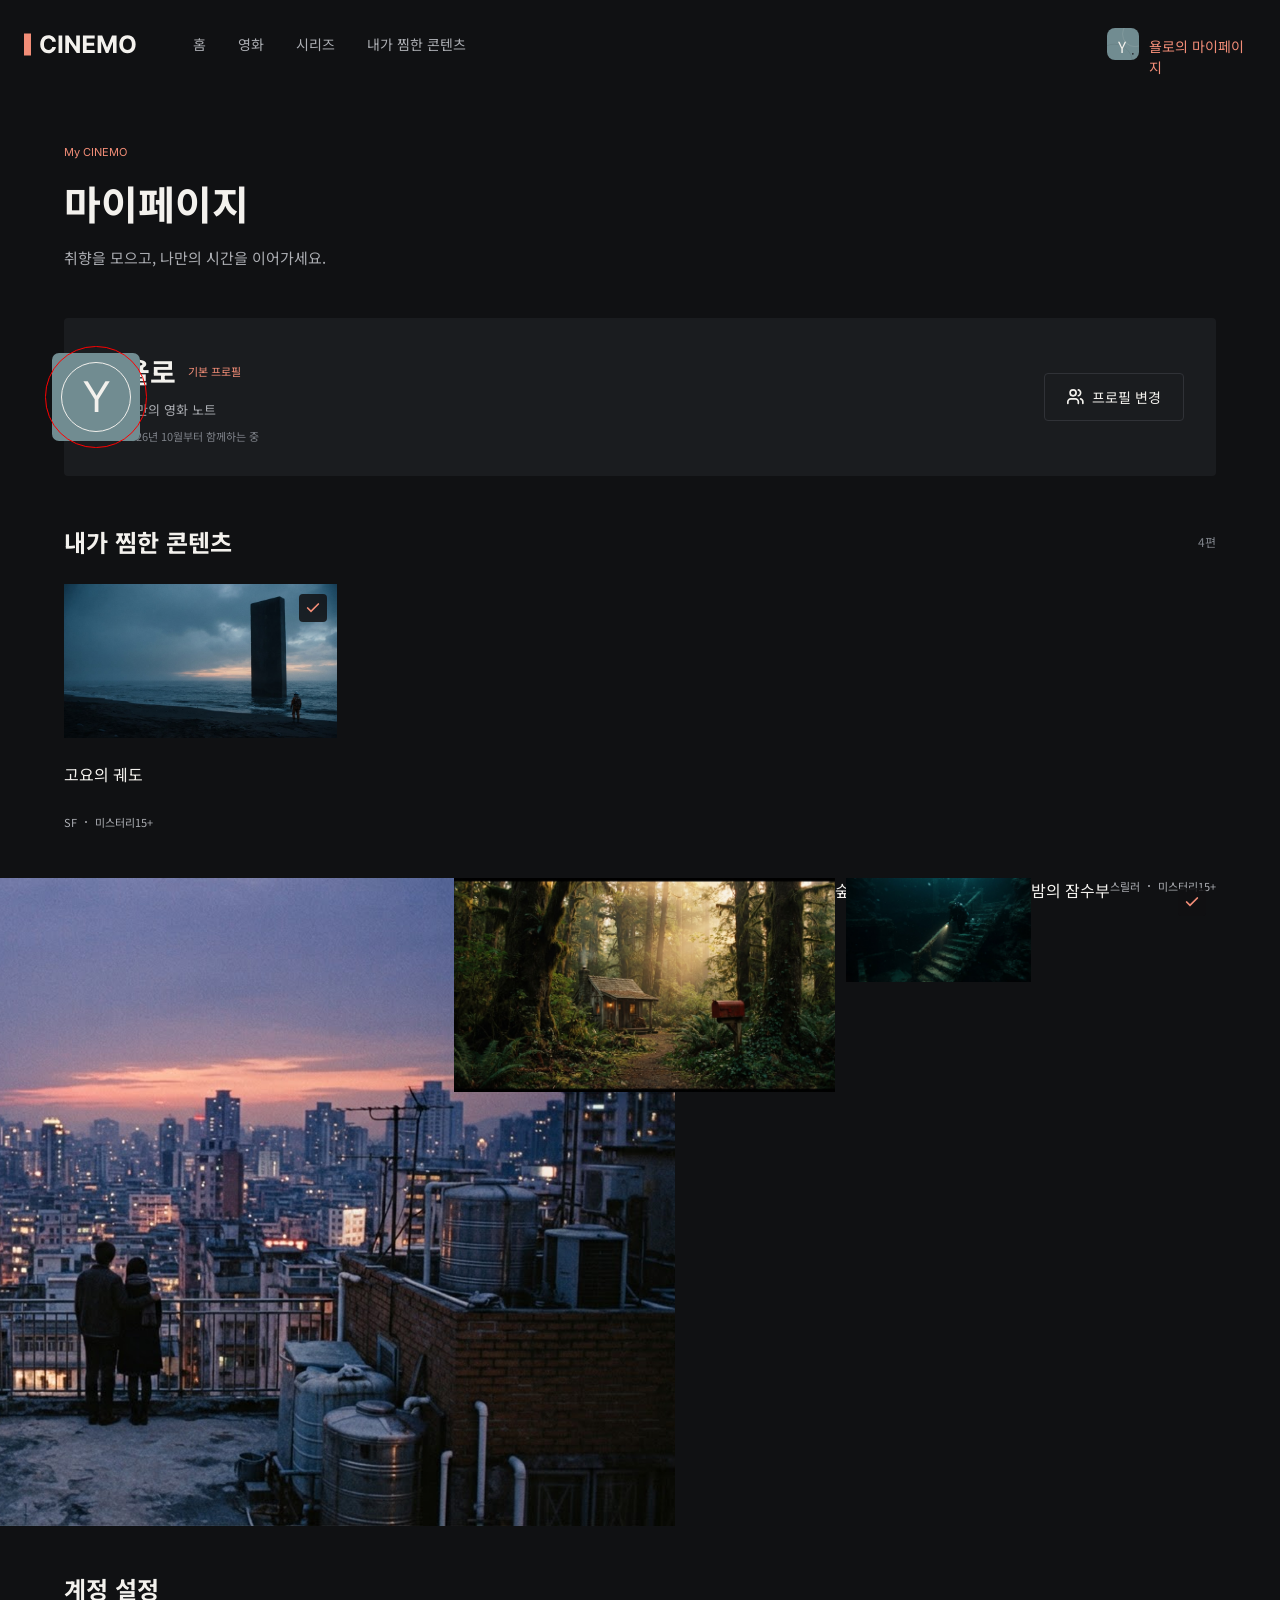
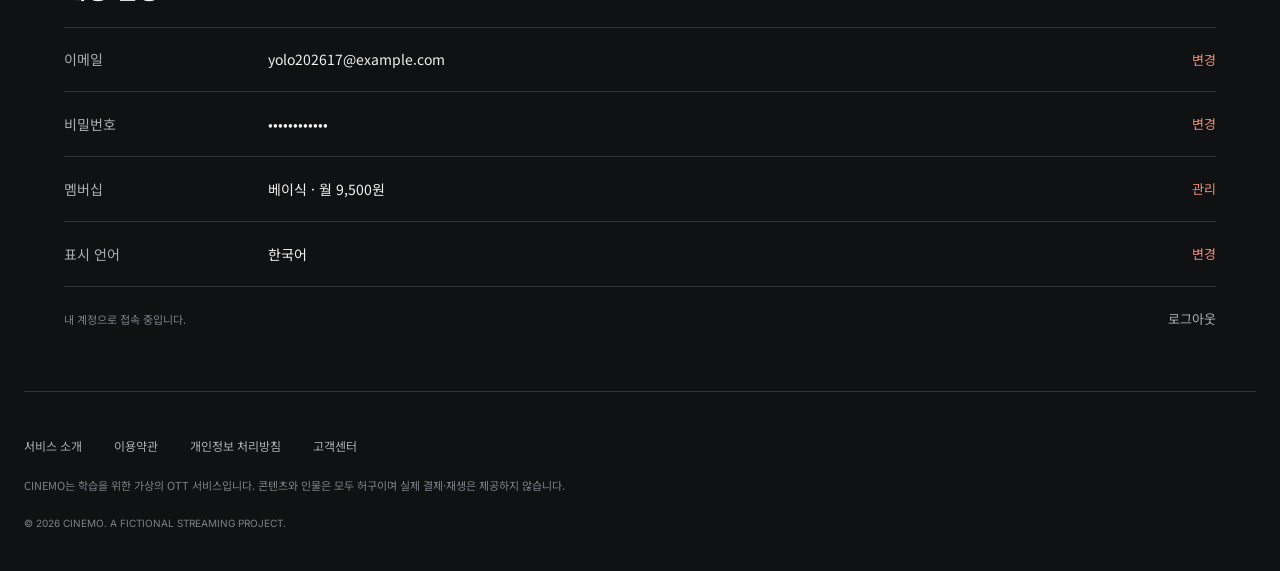
==== commit 5c6e2c15: "Merge branch 'main' of https://github.com/yeeeeeahun89/cinemo-clone" ====
--- a/mypage.html
+++ b/mypage.html
@@ -81,7 +81,7 @@
 
     <main>
       <section class="my-page">
-        <!-- 마이페이지 타이틀-->
+        <!-- Content 타이틀-->
         <div class="title">
           <div class="label">My CINEMO</div>
           <div class="page">마이페이지</div>
@@ -99,19 +99,33 @@
 
             <div class="profile-card">
               <div class="name">
-                <span class="my-name">욜로</span>
-                <span class="badge">기본 프로필</span>
-              </div>
-
-              <span class="message">나만의 영화 노트</span>
-              <span class="date-ing">2026년 10월부터 함께하는 중</span>
+                <p class="my-name">욜로</p>
+                <p class="badge">기본 프로필</p>
+              </div>
+
+              <p class="message">나만의 영화 노트</p>
+              <p class="date-ing">2026년 10월부터 함께하는 중</p>
             </div>
           </div>
 
           <div class="btn-change">
             <div class="date">2026. 10 가입</div>
             <button type="button">
-              <img src="./icon/profile-change.svg" alt="프로필 변경 아이콘" />
+              <svg
+                width="17"
+                height="16"
+                viewBox="0 0 17 16"
+                fill="none"
+                xmlns="http://www.w3.org/2000/svg"
+              >
+                <path
+                  d="M11.3508 14.35V12.85C11.3508 12.0543 11.0347 11.2913 10.4721 10.7287C9.90941 10.166 9.14629 9.84998 8.35058 9.84998H3.85022C3.0545 9.84998 2.29138 10.166 1.72873 10.7287C1.16607 11.2913 0.849976 12.0543 0.849976 12.85V14.35M11.3508 0.945923C11.9942 1.1127 12.564 1.48837 12.9707 2.01397C13.3775 2.53957 13.5981 3.18534 13.5981 3.84992C13.5981 4.51451 13.3775 5.16028 12.9707 5.68588C12.564 6.21147 11.9942 6.58715 11.3508 6.75392M15.8512 14.3499V12.8499C15.8507 12.1852 15.6294 11.5395 15.2221 11.0141C14.8149 10.4888 14.2446 10.1136 13.601 9.94739M9.10064 3.84998C9.10064 5.50683 7.75738 6.84998 6.1004 6.84998C4.44341 6.84998 3.10016 5.50683 3.10016 3.84998C3.10016 2.19312 4.44341 0.849976 6.1004 0.849976C7.75738 0.849976 9.10064 2.19312 9.10064 3.84998Z"
+                  stroke-width="1.7"
+                  stroke-linecap="round"
+                  stroke="#F3F1ED"
+                />
+              </svg>
+
               <a href="./profile.html">프로필 변경</a>
             </button>
           </div>
@@ -121,12 +135,12 @@
         <div class="my-picks">
           <div class="my-picks-header">
             <p class="my-picks-title">내가 찜한 콘텐츠</p>
-            <span class="my-picks-count">4편</span>
+            <p class="my-picks-count">4편</p>
           </div>
 
           <div class="my-picks-list-li">
-            <div class="my-picks-card">
-              <div class="my-picks-image">
+            <ul class="my-picks-card">
+              <li class="my-picks-image">
                 <img src="./imgs/quiet-orbit.png" alt="고요의 궤도 이미지" />
 
                 <input type="checkbox" id="check-quiet-orbit" checked />
@@ -163,8 +177,8 @@
               </p>
             </div>
 
-            <div class="my-picks-card">
-              <div class="my-picks-image">
+            <ul class="my-picks-card">
+              <li class="my-picks-image">
                 <img src="./imgs/blue-hour.png" alt="파란 시간 이미지" />
                 <input type="checkbox" id="check-blue-hour" checked />
 
@@ -200,8 +214,8 @@
               </p>
             </div>
 
-            <div class="my-picks-card">
-              <div class="my-picks-image">
+            <ul class="my-picks-card">
+              <li class="my-picks-image">
                 <img
                   src="./imgs/forest-letter.png"
                   alt="숲에서 온 편지 이미지"
@@ -240,8 +254,8 @@
               </p>
             </div>
 
-            <div class="my-picks-card">
-              <div class="my-picks-image">
+            <ul class="my-picks-card">
+              <li class="my-picks-image">
                 <img src="./imgs/night-diver.png" alt="밤의 잠수부 이미지" />
                 <input type="checkbox" id="check-night-diver" checked />
 
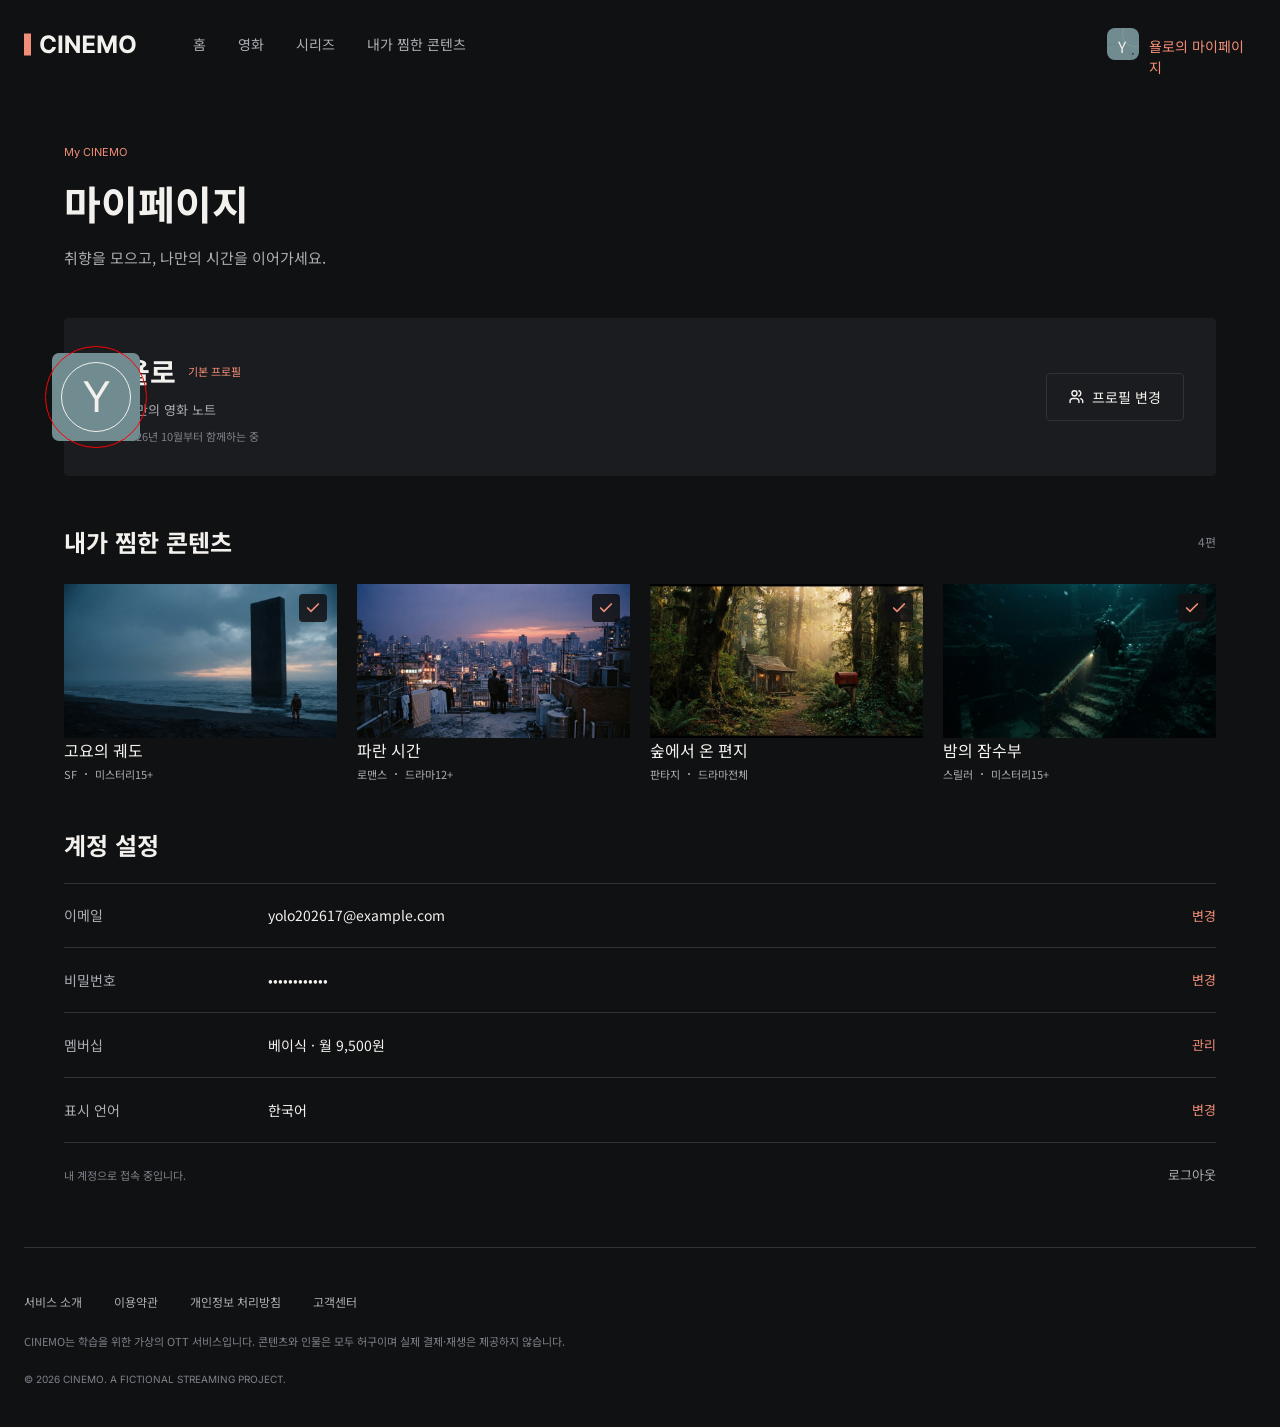
==== commit f3a73b20: "마이페이지 체크박스 작동하게 수정 및 중복 css 수정" ====
--- a/mypage.html
+++ b/mypage.html
@@ -81,7 +81,7 @@
 
     <main>
       <section class="my-page">
-        <!-- Content 타이틀-->
+        <!-- 마이페이지 타이틀-->
         <div class="title">
           <div class="label">My CINEMO</div>
           <div class="page">마이페이지</div>
@@ -99,33 +99,19 @@
 
             <div class="profile-card">
               <div class="name">
-                <p class="my-name">욜로</p>
-                <p class="badge">기본 프로필</p>
-              </div>
-
-              <p class="message">나만의 영화 노트</p>
-              <p class="date-ing">2026년 10월부터 함께하는 중</p>
+                <span class="my-name">욜로</span>
+                <span class="badge">기본 프로필</span>
+              </div>
+
+              <span class="message">나만의 영화 노트</span>
+              <span class="date-ing">2026년 10월부터 함께하는 중</span>
             </div>
           </div>
 
           <div class="btn-change">
             <div class="date">2026. 10 가입</div>
             <button type="button">
-              <svg
-                width="17"
-                height="16"
-                viewBox="0 0 17 16"
-                fill="none"
-                xmlns="http://www.w3.org/2000/svg"
-              >
-                <path
-                  d="M11.3508 14.35V12.85C11.3508 12.0543 11.0347 11.2913 10.4721 10.7287C9.90941 10.166 9.14629 9.84998 8.35058 9.84998H3.85022C3.0545 9.84998 2.29138 10.166 1.72873 10.7287C1.16607 11.2913 0.849976 12.0543 0.849976 12.85V14.35M11.3508 0.945923C11.9942 1.1127 12.564 1.48837 12.9707 2.01397C13.3775 2.53957 13.5981 3.18534 13.5981 3.84992C13.5981 4.51451 13.3775 5.16028 12.9707 5.68588C12.564 6.21147 11.9942 6.58715 11.3508 6.75392M15.8512 14.3499V12.8499C15.8507 12.1852 15.6294 11.5395 15.2221 11.0141C14.8149 10.4888 14.2446 10.1136 13.601 9.94739M9.10064 3.84998C9.10064 5.50683 7.75738 6.84998 6.1004 6.84998C4.44341 6.84998 3.10016 5.50683 3.10016 3.84998C3.10016 2.19312 4.44341 0.849976 6.1004 0.849976C7.75738 0.849976 9.10064 2.19312 9.10064 3.84998Z"
-                  stroke-width="1.7"
-                  stroke-linecap="round"
-                  stroke="#F3F1ED"
-                />
-              </svg>
-
+              <img src="./icon/profile-change.svg" alt="프로필 변경 아이콘" />
               <a href="./profile.html">프로필 변경</a>
             </button>
           </div>
@@ -135,12 +121,12 @@
         <div class="my-picks">
           <div class="my-picks-header">
             <p class="my-picks-title">내가 찜한 콘텐츠</p>
-            <p class="my-picks-count">4편</p>
+            <span class="my-picks-count">4편</span>
           </div>
 
           <div class="my-picks-list-li">
-            <ul class="my-picks-card">
-              <li class="my-picks-image">
+            <div class="my-picks-card">
+              <div class="my-picks-image">
                 <img src="./imgs/quiet-orbit.png" alt="고요의 궤도 이미지" />
 
                 <input type="checkbox" id="check-quiet-orbit" checked />
@@ -177,8 +163,8 @@
               </p>
             </div>
 
-            <ul class="my-picks-card">
-              <li class="my-picks-image">
+            <div class="my-picks-card">
+              <div class="my-picks-image">
                 <img src="./imgs/blue-hour.png" alt="파란 시간 이미지" />
                 <input type="checkbox" id="check-blue-hour" checked />
 
@@ -214,8 +200,8 @@
               </p>
             </div>
 
-            <ul class="my-picks-card">
-              <li class="my-picks-image">
+            <div class="my-picks-card">
+              <div class="my-picks-image">
                 <img
                   src="./imgs/forest-letter.png"
                   alt="숲에서 온 편지 이미지"
@@ -254,8 +240,8 @@
               </p>
             </div>
 
-            <ul class="my-picks-card">
-              <li class="my-picks-image">
+            <div class="my-picks-card">
+              <div class="my-picks-image">
                 <img src="./imgs/night-diver.png" alt="밤의 잠수부 이미지" />
                 <input type="checkbox" id="check-night-diver" checked />
 
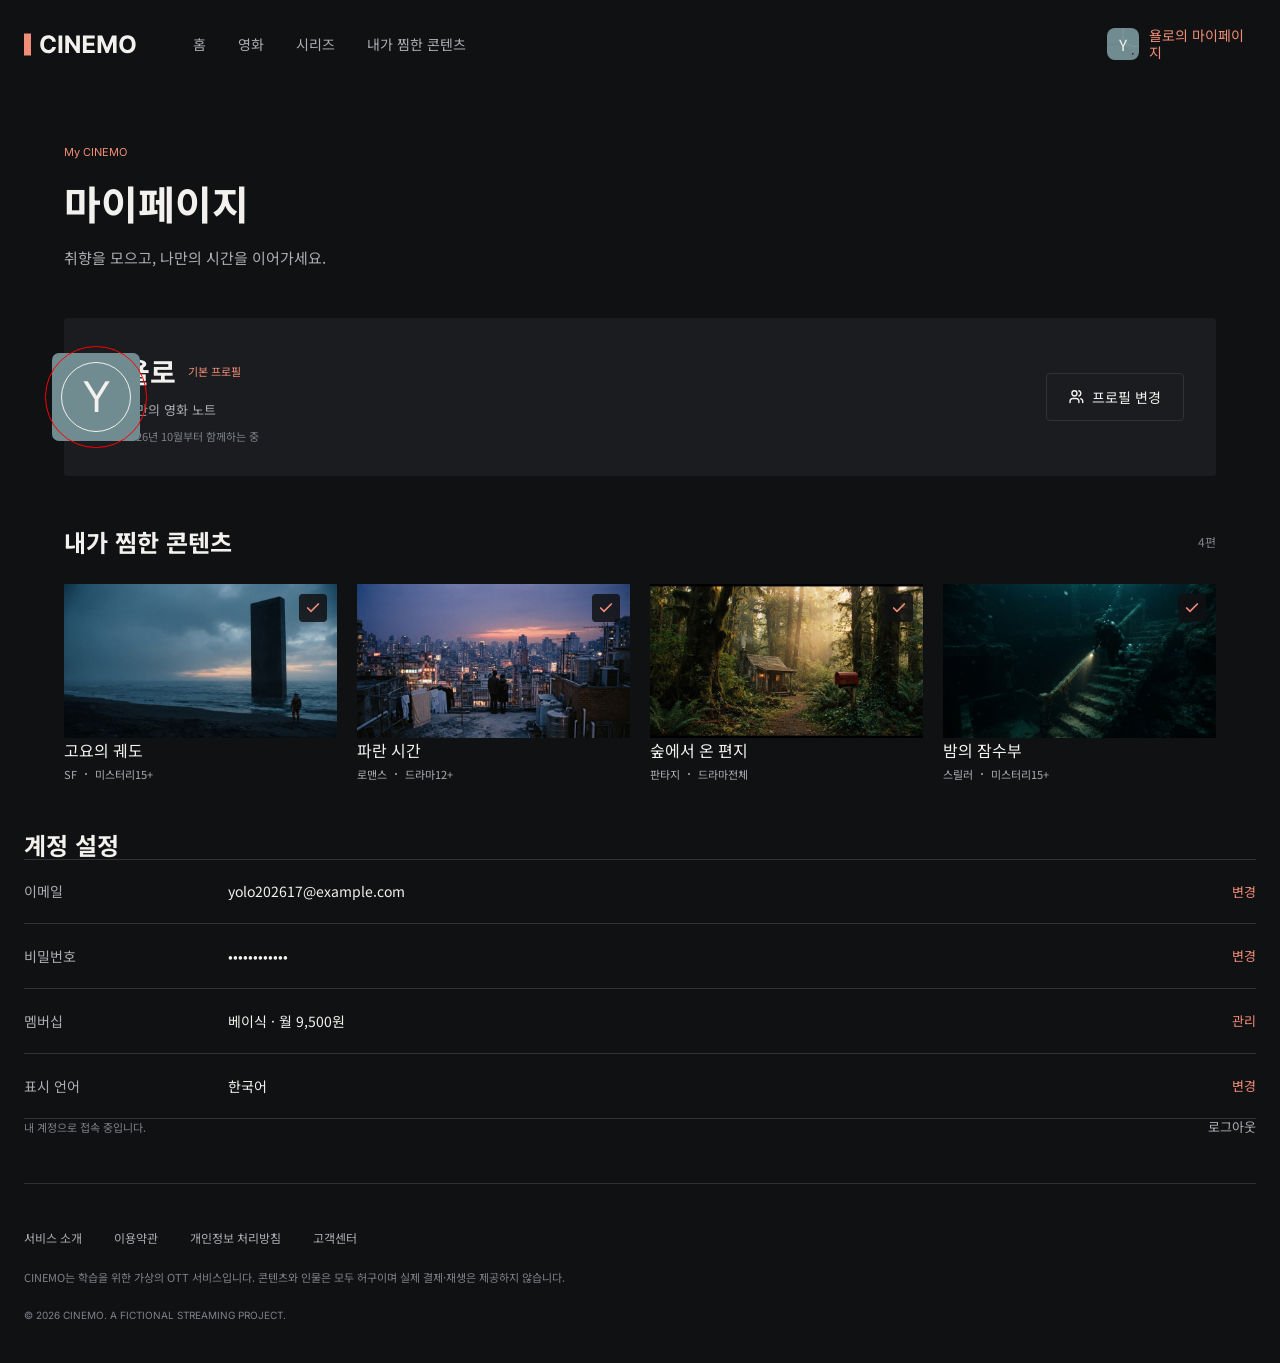
==== commit d53b371e: "헤더/계정설정 너비 수정" ====
--- a/mypage.html
+++ b/mypage.html
@@ -17,7 +17,7 @@
     <!--공통 헤더-->
     <header>
       <div class="index_header_desktop">
-        <section class="cinemo_img_box">
+        <h1 class="cinemo_img_box">
           <a href="./index.html" alt="CINEMO 로고">
             <svg
               width="113"
@@ -40,7 +40,7 @@
               </defs>
             </svg>
           </a>
-        </section>
+        </h1>
         <section class="header_nav_desktop">
           <nav>
             <ul class="header_nav_d_li">
--- a/styles/style.css
+++ b/styles/style.css
@@ -1,4 +1,4 @@
-/* 공통 Header */
+/* 공통 */
 body {
   font-family: "Inter", sans-serif;
   font-family: "Noto Sans KR", sans-serif;
@@ -39,6 +39,7 @@
   display: flex;
   flex-direction: row;
   justify-content: space-between;
+  align-items: center;
   gap: 32px;
   font-size: 14px;
   font-weight: 400;
@@ -63,30 +64,35 @@
 
 .main_profile_image {
   position: relative;
+  width: 32px;
+  height: 32px;
+  flex-shrink: 0;
 }
 
 .user_avatar {
   width: 32px;
   height: 32px;
   border-radius: 8px;
-  flex-shrink: 0;
 }
 
 .initial_y {
   color: #f3f1ed;
   font-size: 15.36px;
   width: 11px;
-  height: 19px;
+  line-height: 19px;
   position: absolute;
   top: 6.5px;
-  left: 10.5px;
+  left: 12px;
+  justify-content: center;
+  align-items: center;
 }
 
 .user_my_page {
   font-size: 14px;
   color: #f3f1ed;
   width: 107px;
-  height: 17px;
+  line-height: 17px;
+  align-self: center;
 }
 
 .index_header_mobile {
@@ -136,6 +142,7 @@
     background-color: #101113;
     display: flex;
     flex-direction: row;
+    align-items: center;
     gap: 24px;
     height: 48px;
     box-sizing: border-box;
@@ -1289,21 +1296,19 @@
 }
 
 /*마이페이지-계정 설정 섹션*/
-.aaccount_settings_section {
+
+.account_settings_desktop {
   width: calc(100% - 48px);
   max-width: 1312px;
-}
-
-.account_settings_desktop {
-  width: 100%;
-  height: 417px;
-  background-color: #101113;
-  color: #f3f1ed;
-  box-sizing: border-box;
-  padding: 0px 64px 64px;
+  margin: 0 auto;
+  height: 353px;
+  color: #f3f1ed;
+  box-sizing: border-box;
+  padding: 0px 0px 64px;
   display: flex;
   flex-direction: column;
   justify-content: space-between;
+  background-color: #101113;
 }
 
 .account_settings_h3 {
@@ -1375,10 +1380,6 @@
 }
 
 @media screen and (max-width: 768px) {
-  .aaccount_settings_section {
-    width: calc(100% - 32px);
-  }
-
   .account_settings_desktop {
     display: none;
   }
@@ -1388,10 +1389,11 @@
     flex-direction: column;
     justify-content: space-between;
     background-color: #101113;
-    width: 100%;
-    height: 428px;
+    width: calc(100% - 32px);
+    margin: 0 auto;
+    height: 388px;
     box-sizing: border-box;
-    padding: 0px 24px 40px;
+    padding: 0px 0px 40px;
   }
 
   .account_settings_h3 {
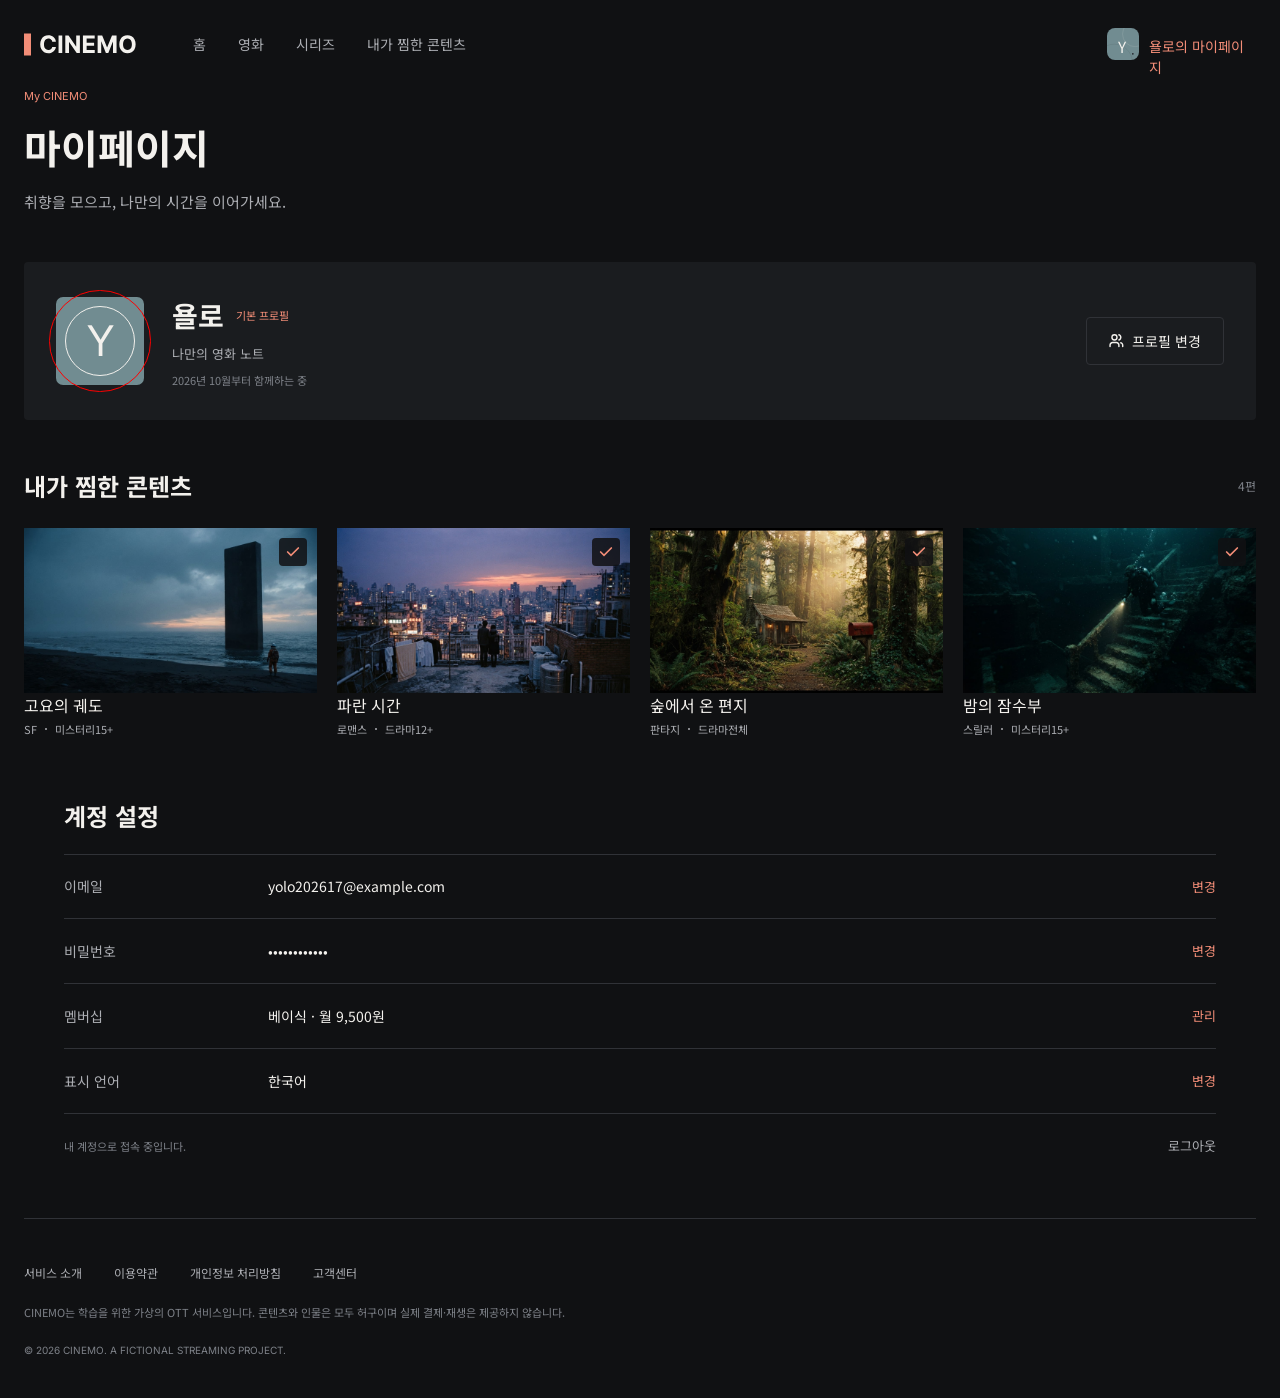
==== commit 1f6292c0: "마이페이지 수정" ====
--- a/mypage.html
+++ b/mypage.html
@@ -17,7 +17,7 @@
     <!--공통 헤더-->
     <header>
       <div class="index_header_desktop">
-        <h1 class="cinemo_img_box">
+        <section class="cinemo_img_box">
           <a href="./index.html" alt="CINEMO 로고">
             <svg
               width="113"
@@ -40,7 +40,7 @@
               </defs>
             </svg>
           </a>
-        </h1>
+        </section>
         <section class="header_nav_desktop">
           <nav>
             <ul class="header_nav_d_li">
@@ -80,201 +80,203 @@
     </header>
 
     <main>
-      <section class="my-page">
-        <!-- 마이페이지 타이틀-->
-        <div class="title">
-          <div class="label">My CINEMO</div>
-          <div class="page">마이페이지</div>
-          <div class="description">
-            취향을 모으고, 나만의 시간을 이어가세요.
-          </div>
-        </div>
-
-        <!-- 내 계정  -->
-        <div class="profile">
-          <div class="my-profile">
-            <div class="my-profile-icon">
-              <div class="profile-name">Y</div>
-            </div>
-
-            <div class="profile-card">
-              <div class="name">
-                <span class="my-name">욜로</span>
-                <span class="badge">기본 프로필</span>
-              </div>
-
-              <span class="message">나만의 영화 노트</span>
-              <span class="date-ing">2026년 10월부터 함께하는 중</span>
-            </div>
-          </div>
-
-          <div class="btn-change">
-            <div class="date">2026. 10 가입</div>
-            <button type="button">
-              <img src="./icon/profile-change.svg" alt="프로필 변경 아이콘" />
-              <a href="./profile.html">프로필 변경</a>
-            </button>
-          </div>
-        </div>
-
-        <!-- 내가 찜한 콘텐츠 -->
-        <div class="my-picks">
-          <div class="my-picks-header">
-            <p class="my-picks-title">내가 찜한 콘텐츠</p>
-            <span class="my-picks-count">4편</span>
-          </div>
-
-          <div class="my-picks-list-li">
-            <div class="my-picks-card">
-              <div class="my-picks-image">
-                <img src="./imgs/quiet-orbit.png" alt="고요의 궤도 이미지" />
-
-                <input type="checkbox" id="check-quiet-orbit" checked />
-
-                <label for="check-quiet-orbit" class="check">
-                  <svg
-                    width="28"
-                    height="28"
-                    viewBox="0 0 28 28"
-                    fill="none"
-                    xmlns="http://www.w3.org/2000/svg"
-                  >
-                    <rect
+      <section class="main-container">
+        <div class="my-page">
+          <!-- 마이페이지 타이틀-->
+          <div class="title">
+            <div class="label">My CINEMO</div>
+            <div class="page">마이페이지</div>
+            <div class="description">
+              취향을 모으고, 나만의 시간을 이어가세요.
+            </div>
+          </div>
+
+          <!-- 내 계정  -->
+          <div class="profile">
+            <div class="my-profile">
+              <div class="my-profile-icon">
+                <div class="profile-name">Y</div>
+              </div>
+
+              <div class="profile-card">
+                <div class="name">
+                  <span class="my-name">욜로</span>
+                  <span class="badge">기본 프로필</span>
+                </div>
+
+                <span class="message">나만의 영화 노트</span>
+                <span class="date-ing">2026년 10월부터 함께하는 중</span>
+              </div>
+            </div>
+
+            <div class="btn-change">
+              <div class="date">2026. 10 가입</div>
+              <button type="button">
+                <img src="./icon/profile-change.svg" alt="프로필 변경 아이콘" />
+                <a href="./profile.html">프로필 변경</a>
+              </button>
+            </div>
+          </div>
+
+          <!-- 내가 찜한 콘텐츠 -->
+          <div class="my-picks">
+            <div class="my-picks-header">
+              <p class="my-picks-title">내가 찜한 콘텐츠</p>
+              <span class="my-picks-count">4편</span>
+            </div>
+
+            <div class="my-picks-list-li">
+              <div class="my-picks-card">
+                <div class="my-picks-image">
+                  <img src="./imgs/quiet-orbit.png" alt="고요의 궤도 이미지" />
+
+                  <input type="checkbox" id="check-quiet-orbit" checked />
+
+                  <label for="check-quiet-orbit" class="check">
+                    <svg
                       width="28"
                       height="28"
-                      rx="4"
-                      fill="#101113"
-                      fill-opacity="0.85098"
-                    />
-                    <path
-                      d="M19.3328 10L12.0002 17.3328L8.66721 13.9997"
-                      stroke-width="1.7"
-                      stroke-linecap="round"
-                      stroke="#F28D77"
-                    />
-                  </svg>
-                </label>
-              </div>
-              <p class="movie-title">고요의 궤도</p>
-              <p class="movie-info">
-                <span class="movie-info-dot">SF</span>
-                <span>미스터리</span>
-                <span>15+</span>
-              </p>
-            </div>
-
-            <div class="my-picks-card">
-              <div class="my-picks-image">
-                <img src="./imgs/blue-hour.png" alt="파란 시간 이미지" />
-                <input type="checkbox" id="check-blue-hour" checked />
-
-                <label for="check-blue-hour" class="check">
-                  <svg
-                    width="28"
-                    height="28"
-                    viewBox="0 0 28 28"
-                    fill="none"
-                    xmlns="http://www.w3.org/2000/svg"
-                  >
-                    <rect
+                      viewBox="0 0 28 28"
+                      fill="none"
+                      xmlns="http://www.w3.org/2000/svg"
+                    >
+                      <rect
+                        width="28"
+                        height="28"
+                        rx="4"
+                        fill="#101113"
+                        fill-opacity="0.85098"
+                      />
+                      <path
+                        d="M19.3328 10L12.0002 17.3328L8.66721 13.9997"
+                        stroke-width="1.7"
+                        stroke-linecap="round"
+                        stroke="#F28D77"
+                      />
+                    </svg>
+                  </label>
+                </div>
+                <p class="movie-title">고요의 궤도</p>
+                <p class="movie-info">
+                  <span class="movie-info-dot">SF</span>
+                  <span>미스터리</span>
+                  <span>15+</span>
+                </p>
+              </div>
+
+              <div class="my-picks-card">
+                <div class="my-picks-image">
+                  <img src="./imgs/blue-hour.png" alt="파란 시간 이미지" />
+                  <input type="checkbox" id="check-blue-hour" checked />
+
+                  <label for="check-blue-hour" class="check">
+                    <svg
                       width="28"
                       height="28"
-                      rx="4"
-                      fill="#101113"
-                      fill-opacity="0.85098"
-                    />
-                    <path
-                      d="M19.3328 10L12.0002 17.3328L8.66721 13.9997"
-                      stroke-width="1.7"
-                      stroke-linecap="round"
-                      stroke="#F28D77"
-                    />
-                  </svg>
-                </label>
-              </div>
-              <p class="movie-title">파란 시간</p>
-              <p class="movie-info">
-                <span class="movie-info-dot">로맨스</span>
-                <span>드라마</span>
-                <span>12+</span>
-              </p>
-            </div>
-
-            <div class="my-picks-card">
-              <div class="my-picks-image">
-                <img
-                  src="./imgs/forest-letter.png"
-                  alt="숲에서 온 편지 이미지"
-                />
-                <input type="checkbox" id="check-forest-post" checked />
-
-                <label for="check-forest-post" class="check">
-                  <svg
-                    width="28"
-                    height="28"
-                    viewBox="0 0 28 28"
-                    fill="none"
-                    xmlns="http://www.w3.org/2000/svg"
-                  >
-                    <rect
+                      viewBox="0 0 28 28"
+                      fill="none"
+                      xmlns="http://www.w3.org/2000/svg"
+                    >
+                      <rect
+                        width="28"
+                        height="28"
+                        rx="4"
+                        fill="#101113"
+                        fill-opacity="0.85098"
+                      />
+                      <path
+                        d="M19.3328 10L12.0002 17.3328L8.66721 13.9997"
+                        stroke-width="1.7"
+                        stroke-linecap="round"
+                        stroke="#F28D77"
+                      />
+                    </svg>
+                  </label>
+                </div>
+                <p class="movie-title">파란 시간</p>
+                <p class="movie-info">
+                  <span class="movie-info-dot">로맨스</span>
+                  <span>드라마</span>
+                  <span>12+</span>
+                </p>
+              </div>
+
+              <div class="my-picks-card">
+                <div class="my-picks-image">
+                  <img
+                    src="./imgs/forest-letter.png"
+                    alt="숲에서 온 편지 이미지"
+                  />
+                  <input type="checkbox" id="check-forest-post" checked />
+
+                  <label for="check-forest-post" class="check">
+                    <svg
                       width="28"
                       height="28"
-                      rx="4"
-                      fill="#101113"
-                      fill-opacity="0.85098"
-                    />
-                    <path
-                      d="M19.3328 10L12.0002 17.3328L8.66721 13.9997"
-                      stroke-width="1.7"
-                      stroke-linecap="round"
-                      stroke="#F28D77"
-                    />
-                  </svg>
-                </label>
-              </div>
-              <p class="movie-title">숲에서 온 편지</p>
-              <p class="movie-info">
-                <span class="movie-info-dot">판타지</span>
-                <span>드라마</span>
-                <span>전체</span>
-              </p>
-            </div>
-
-            <div class="my-picks-card">
-              <div class="my-picks-image">
-                <img src="./imgs/night-diver.png" alt="밤의 잠수부 이미지" />
-                <input type="checkbox" id="check-night-diver" checked />
-
-                <label for="check-night-diver" class="check">
-                  <svg
-                    width="28"
-                    height="28"
-                    viewBox="0 0 28 28"
-                    fill="none"
-                    xmlns="http://www.w3.org/2000/svg"
-                  >
-                    <rect
+                      viewBox="0 0 28 28"
+                      fill="none"
+                      xmlns="http://www.w3.org/2000/svg"
+                    >
+                      <rect
+                        width="28"
+                        height="28"
+                        rx="4"
+                        fill="#101113"
+                        fill-opacity="0.85098"
+                      />
+                      <path
+                        d="M19.3328 10L12.0002 17.3328L8.66721 13.9997"
+                        stroke-width="1.7"
+                        stroke-linecap="round"
+                        stroke="#F28D77"
+                      />
+                    </svg>
+                  </label>
+                </div>
+                <p class="movie-title">숲에서 온 편지</p>
+                <p class="movie-info">
+                  <span class="movie-info-dot">판타지</span>
+                  <span>드라마</span>
+                  <span>전체</span>
+                </p>
+              </div>
+
+              <div class="my-picks-card">
+                <div class="my-picks-image">
+                  <img src="./imgs/night-diver.png" alt="밤의 잠수부 이미지" />
+                  <input type="checkbox" id="check-night-diver" checked />
+
+                  <label for="check-night-diver" class="check">
+                    <svg
                       width="28"
                       height="28"
-                      rx="4"
-                      fill="#101113"
-                      fill-opacity="0.85098"
-                    />
-                    <path
-                      d="M19.3328 10L12.0002 17.3328L8.66721 13.9997"
-                      stroke-width="1.7"
-                      stroke-linecap="round"
-                      stroke="#F28D77"
-                    />
-                  </svg>
-                </label>
-              </div>
-              <p class="movie-title">밤의 잠수부</p>
-              <p class="movie-info">
-                <span class="movie-info-dot">스릴러</span>
-                <span>미스터리</span>
-                <span>15+</span>
-              </p>
+                      viewBox="0 0 28 28"
+                      fill="none"
+                      xmlns="http://www.w3.org/2000/svg"
+                    >
+                      <rect
+                        width="28"
+                        height="28"
+                        rx="4"
+                        fill="#101113"
+                        fill-opacity="0.85098"
+                      />
+                      <path
+                        d="M19.3328 10L12.0002 17.3328L8.66721 13.9997"
+                        stroke-width="1.7"
+                        stroke-linecap="round"
+                        stroke="#F28D77"
+                      />
+                    </svg>
+                  </label>
+                </div>
+                <p class="movie-title">밤의 잠수부</p>
+                <p class="movie-info">
+                  <span class="movie-info-dot">스릴러</span>
+                  <span>미스터리</span>
+                  <span>15+</span>
+                </p>
+              </div>
             </div>
           </div>
         </div>
--- a/styles/style.css
+++ b/styles/style.css
@@ -1,4 +1,4 @@
-/* 공통 */
+/* 공통 Header */
 body {
   font-family: "Inter", sans-serif;
   font-family: "Noto Sans KR", sans-serif;
@@ -39,7 +39,6 @@
   display: flex;
   flex-direction: row;
   justify-content: space-between;
-  align-items: center;
   gap: 32px;
   font-size: 14px;
   font-weight: 400;
@@ -64,35 +63,30 @@
 
 .main_profile_image {
   position: relative;
-  width: 32px;
-  height: 32px;
-  flex-shrink: 0;
 }
 
 .user_avatar {
   width: 32px;
   height: 32px;
   border-radius: 8px;
+  flex-shrink: 0;
 }
 
 .initial_y {
   color: #f3f1ed;
   font-size: 15.36px;
   width: 11px;
-  line-height: 19px;
+  height: 19px;
   position: absolute;
   top: 6.5px;
-  left: 12px;
-  justify-content: center;
-  align-items: center;
+  left: 10.5px;
 }
 
 .user_my_page {
   font-size: 14px;
   color: #f3f1ed;
   width: 107px;
-  line-height: 17px;
-  align-self: center;
+  height: 17px;
 }
 
 .index_header_mobile {
@@ -142,7 +136,6 @@
     background-color: #101113;
     display: flex;
     flex-direction: row;
-    align-items: center;
     gap: 24px;
     height: 48px;
     box-sizing: border-box;
@@ -600,15 +593,18 @@
 }
 
 /* 마이페이지-Content */
+.main-container {
+  max-width: 1312px;
+  width: calc(100% - 48px);
+  margin: 0 auto;
+}
+
 .my-page {
   box-sizing: border-box;
   display: flex;
   flex-direction: column;
-  width: 100%;
-  padding: 56px 64px;
+  padding: 0 0 64px;
   gap: 48px;
-
-  background-color: #101113;
 }
 
 .title {
@@ -954,154 +950,6 @@
   .profile_sec {
     gap: 32px;
   }
-}
-
-/* 마이 페이지*/
-/* 마이페이지 타이틀 */
-.my-page {
-  box-sizing: border-box;
-  display: flex;
-  flex-direction: column;
-  width: 100%;
-  padding: 56px 64px 48px;
-  gap: 48px;
-  background-color: #101113;
-}
-
-.title {
-  box-sizing: border-box;
-}
-
-.label {
-  font-family: "Inter", sans-serif;
-  font-size: 11px;
-  line-height: auto;
-  color: #f28d77;
-}
-
-.page {
-  font-family: "Noto Sans KR", sans-serif;
-  font-size: 40px;
-  font-weight: 700;
-  color: #f3f1ed;
-  padding-top: 12px;
-}
-
-.description {
-  font-family: "Noto Sans KR", sans-serif;
-  font-size: 15px;
-  line-height: 170%;
-  color: #acaeb3;
-  padding-top: 12px;
-}
-
-/* 내 계정 */
-.profile {
-  box-sizing: border-box;
-  background-color: #1a1c1f;
-  padding: 32px 32px;
-  border-radius: 4px;
-  display: flex;
-  align-items: center;
-  justify-content: space-between;
-}
-
-.my-profile {
-  display: flex;
-  gap: 28px;
-}
-
-.my-profile-icon {
-  display: flex;
-  justify-content: center;
-  align-items: center;
-}
-
-.profile-name {
-  position: absolute;
-  z-index: 1;
-  font-family: "Inter", sans-serif;
-  font-size: 42.24px;
-  line-height: 0;
-  color: #f3f1ed;
-  margin: 0;
-}
-
-.my-profile img {
-  position: relative;
-  width: 88px;
-  height: 88px;
-}
-
-.profile-card {
-  display: flex;
-  flex-direction: column;
-  gap: 8px;
-}
-
-.name {
-  display: flex;
-  align-items: center;
-  gap: 12px;
-}
-
-.my-name {
-  font-family: "Noto Sans KR", sans-serif;
-  font-size: 28px;
-  font-weight: 700;
-  color: #f3f1ed;
-}
-
-.badge {
-  font-family: "Noto Sans KR", sans-serif;
-  font-size: 11px;
-  color: #f28d77;
-}
-
-.message {
-  font-family: "Noto Sans KR", sans-serif;
-  font-size: 13px;
-  color: #acaeb3;
-}
-
-.date-ing {
-  font-family: "Noto Sans KR", sans-serif;
-  font-size: 11px;
-  color: #7e8289;
-}
-
-.date {
-  display: none;
-}
-.btn-change {
-  display: flex;
-  justify-content: center;
-  align-items: center;
-}
-
-.btn-change button {
-  border: 1px solid #303237;
-  border-radius: 4px;
-  background-color: transparent;
-  height: 48px;
-  display: flex;
-  align-items: center;
-  justify-content: center;
-  gap: 8px;
-  padding: 22px;
-}
-
-.btn-change img {
-  width: 15px;
-  height: 13.5px;
-}
-
-.btn-change a {
-  text-decoration: none;
-  font-family: "Noto Sans KR", sans-serif;
-  font-size: 14px;
-  font-weight: 400;
-  color: #f3f1ed;
 }
 
 /* 내가 찜한 콘텐츠 */
@@ -1296,19 +1144,21 @@
 }
 
 /*마이페이지-계정 설정 섹션*/
-
-.account_settings_desktop {
+.aaccount_settings_section {
   width: calc(100% - 48px);
   max-width: 1312px;
-  margin: 0 auto;
-  height: 353px;
+}
+
+.account_settings_desktop {
+  width: 100%;
+  height: 417px;
+  background-color: #101113;
   color: #f3f1ed;
   box-sizing: border-box;
-  padding: 0px 0px 64px;
+  padding: 0px 64px 64px;
   display: flex;
   flex-direction: column;
   justify-content: space-between;
-  background-color: #101113;
 }
 
 .account_settings_h3 {
@@ -1380,6 +1230,10 @@
 }
 
 @media screen and (max-width: 768px) {
+  .aaccount_settings_section {
+    width: calc(100% - 32px);
+  }
+
   .account_settings_desktop {
     display: none;
   }
@@ -1389,11 +1243,10 @@
     flex-direction: column;
     justify-content: space-between;
     background-color: #101113;
-    width: calc(100% - 32px);
-    margin: 0 auto;
-    height: 388px;
+    width: 100%;
+    height: 428px;
     box-sizing: border-box;
-    padding: 0px 0px 40px;
+    padding: 0px 24px 40px;
   }
 
   .account_settings_h3 {
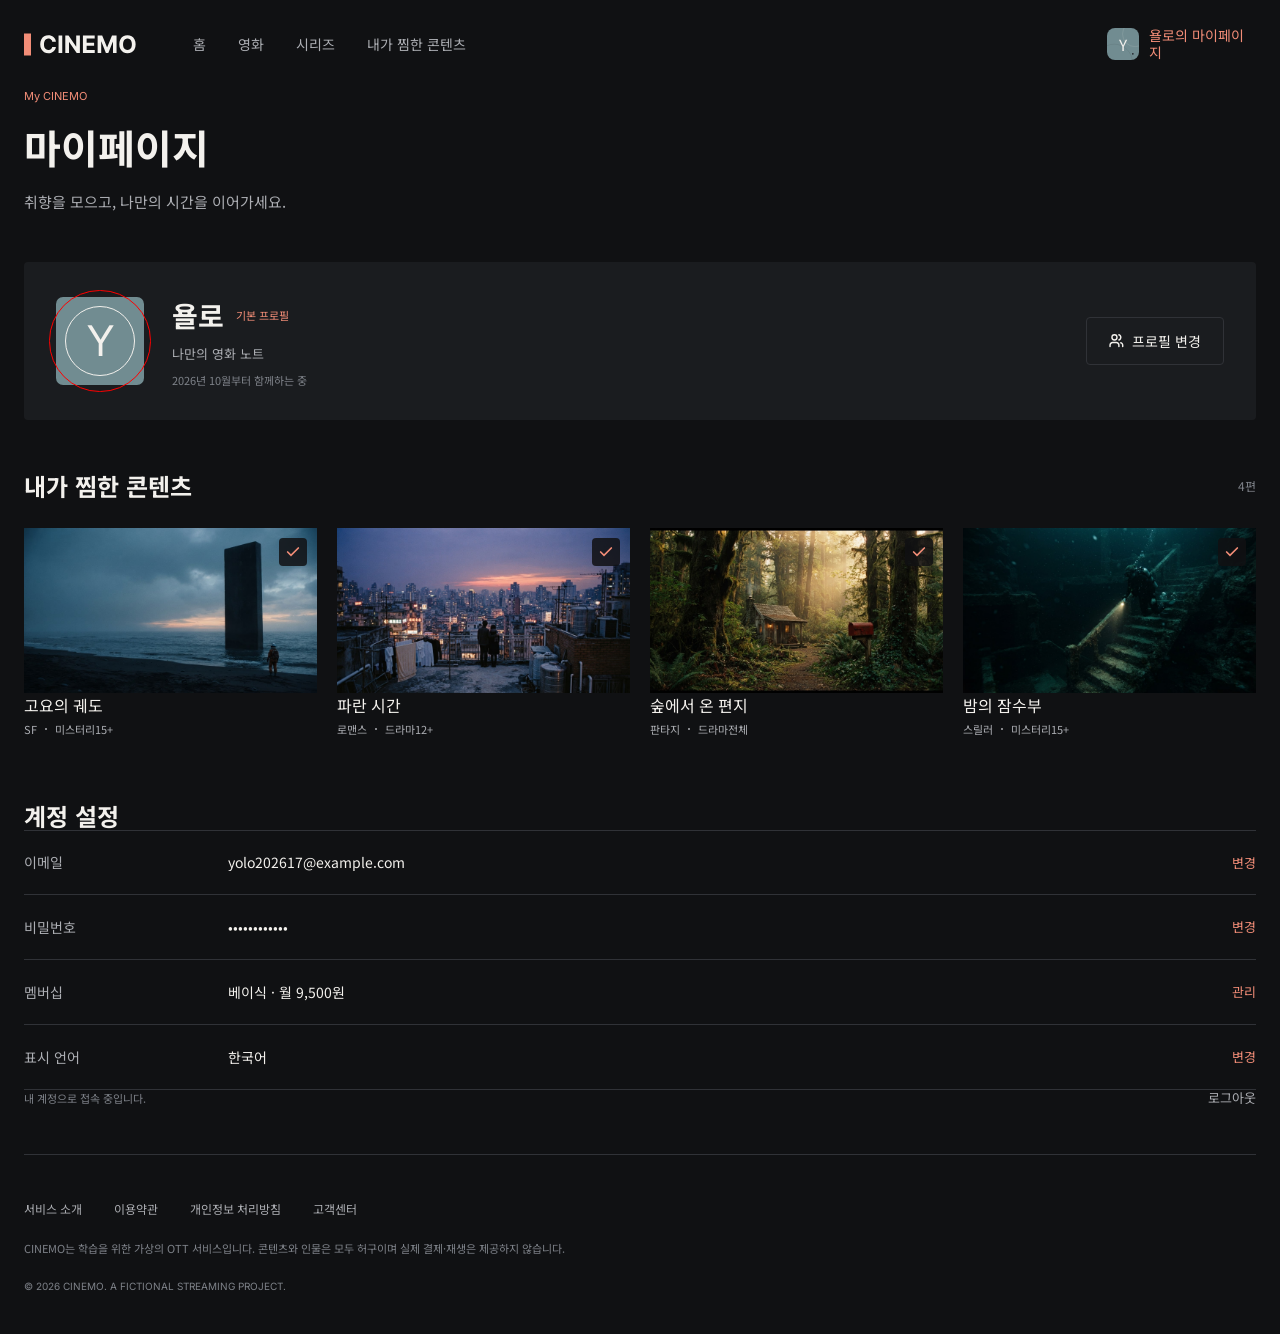
==== commit e821e546: "Merge branch 'main' of https://github.com/yeeeeeahun89/cinemo-clone" ====
--- a/mypage.html
+++ b/mypage.html
@@ -17,7 +17,7 @@
     <!--공통 헤더-->
     <header>
       <div class="index_header_desktop">
-        <section class="cinemo_img_box">
+        <h1 class="cinemo_img_box">
           <a href="./index.html" alt="CINEMO 로고">
             <svg
               width="113"
@@ -40,7 +40,7 @@
               </defs>
             </svg>
           </a>
-        </section>
+        </h1>
         <section class="header_nav_desktop">
           <nav>
             <ul class="header_nav_d_li">
--- a/styles/style.css
+++ b/styles/style.css
@@ -1,4 +1,4 @@
-/* 공통 Header */
+/* 공통 */
 body {
   font-family: "Inter", sans-serif;
   font-family: "Noto Sans KR", sans-serif;
@@ -39,6 +39,7 @@
   display: flex;
   flex-direction: row;
   justify-content: space-between;
+  align-items: center;
   gap: 32px;
   font-size: 14px;
   font-weight: 400;
@@ -63,30 +64,35 @@
 
 .main_profile_image {
   position: relative;
+  width: 32px;
+  height: 32px;
+  flex-shrink: 0;
 }
 
 .user_avatar {
   width: 32px;
   height: 32px;
   border-radius: 8px;
-  flex-shrink: 0;
 }
 
 .initial_y {
   color: #f3f1ed;
   font-size: 15.36px;
   width: 11px;
-  height: 19px;
+  line-height: 19px;
   position: absolute;
   top: 6.5px;
-  left: 10.5px;
+  left: 12px;
+  justify-content: center;
+  align-items: center;
 }
 
 .user_my_page {
   font-size: 14px;
   color: #f3f1ed;
   width: 107px;
-  height: 17px;
+  line-height: 17px;
+  align-self: center;
 }
 
 .index_header_mobile {
@@ -136,6 +142,7 @@
     background-color: #101113;
     display: flex;
     flex-direction: row;
+    align-items: center;
     gap: 24px;
     height: 48px;
     box-sizing: border-box;
@@ -1144,21 +1151,19 @@
 }
 
 /*마이페이지-계정 설정 섹션*/
-.aaccount_settings_section {
+
+.account_settings_desktop {
   width: calc(100% - 48px);
   max-width: 1312px;
-}
-
-.account_settings_desktop {
-  width: 100%;
-  height: 417px;
-  background-color: #101113;
+  margin: 0 auto;
+  height: 353px;
   color: #f3f1ed;
   box-sizing: border-box;
-  padding: 0px 64px 64px;
+  padding: 0px 0px 64px;
   display: flex;
   flex-direction: column;
   justify-content: space-between;
+  background-color: #101113;
 }
 
 .account_settings_h3 {
@@ -1230,10 +1235,6 @@
 }
 
 @media screen and (max-width: 768px) {
-  .aaccount_settings_section {
-    width: calc(100% - 32px);
-  }
-
   .account_settings_desktop {
     display: none;
   }
@@ -1243,10 +1244,11 @@
     flex-direction: column;
     justify-content: space-between;
     background-color: #101113;
-    width: 100%;
-    height: 428px;
+    width: calc(100% - 32px);
+    margin: 0 auto;
+    height: 388px;
     box-sizing: border-box;
-    padding: 0px 24px 40px;
+    padding: 0px 0px 40px;
   }
 
   .account_settings_h3 {
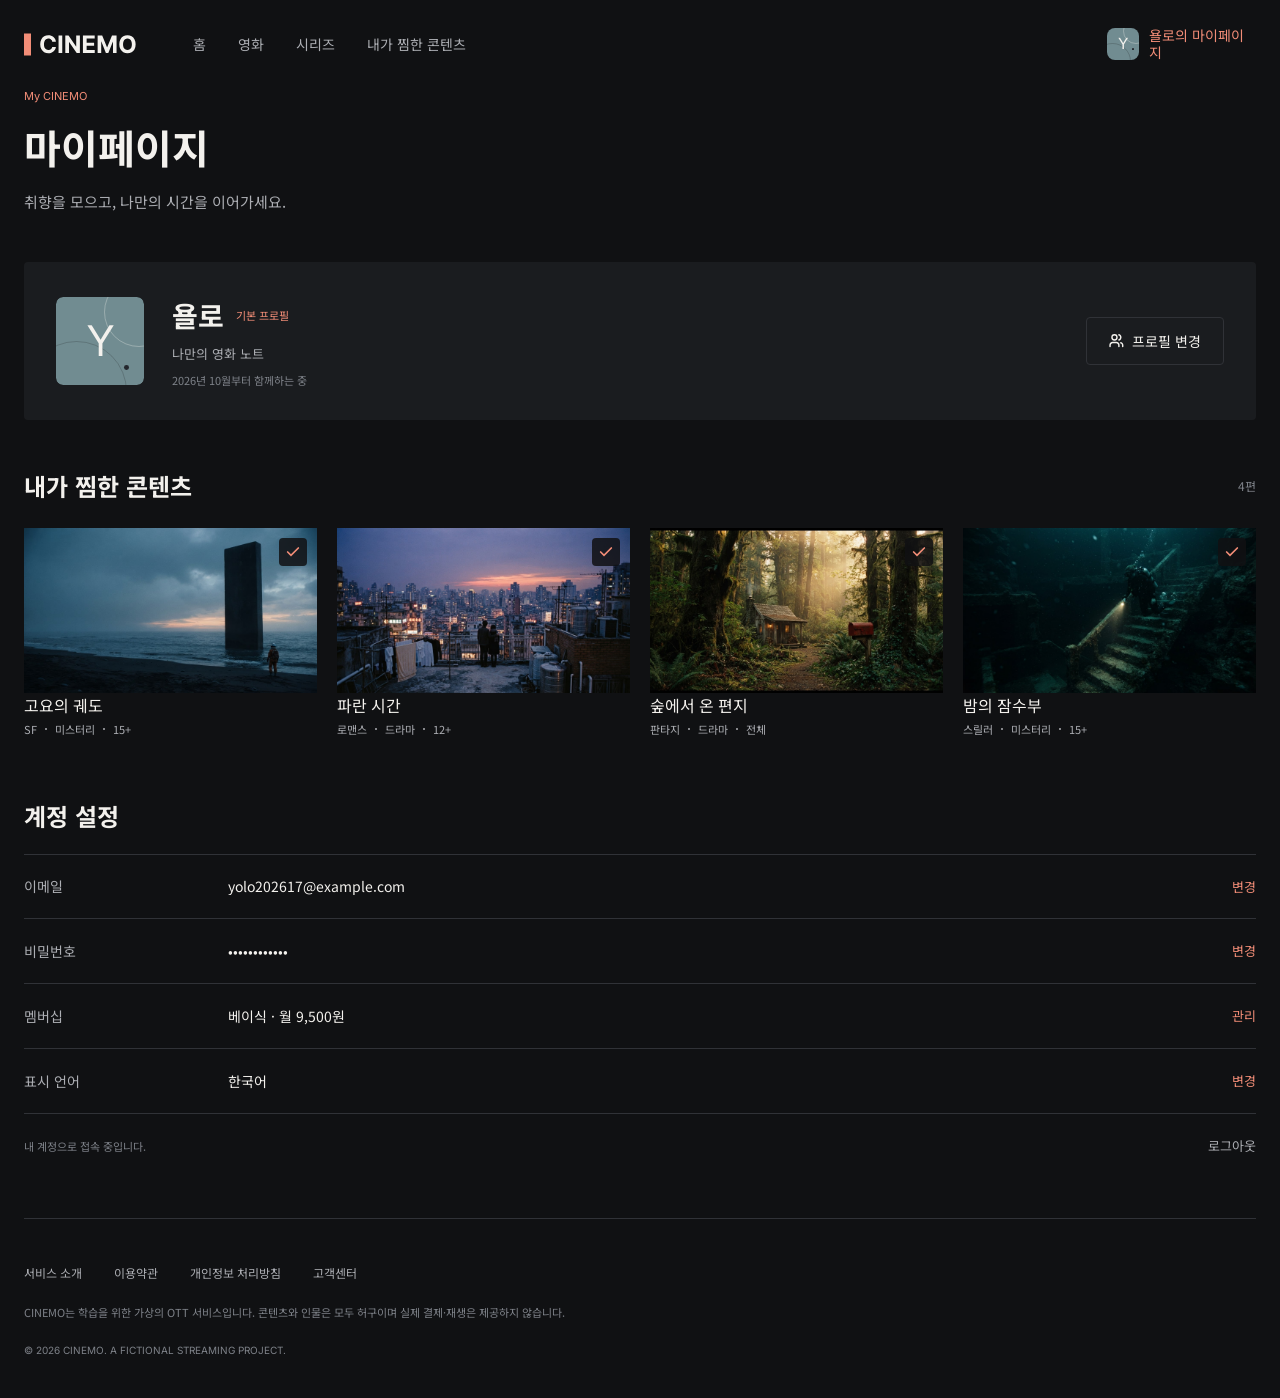
==== commit 1e0629b6: "아이콘 이미지 수정" ====
--- a/mypage.html
+++ b/mypage.html
@@ -53,12 +53,12 @@
         </section>
         <section class="header_profile_container">
           <a class="main_profile_image" href="./mypage.html">
-            <img
-              src="./imgs/avatar-seoyeon.svg"
-              alt="프로필 이미지"
-              class="user_avatar"
-            />
-            <p class="initial_y">Y</p>
+            <div class="header-profile">
+              <div class="header-profile-name">
+                <span class="initial_y">Y</span>
+                <span class="header-profile-dot"></span>
+              </div>
+            </div>
           </a>
           <a class="user_my_page" href="./mypage.html" style="color: #f28d77"
             >욜로의 마이페이지</a
@@ -85,7 +85,7 @@
           <!-- 마이페이지 타이틀-->
           <div class="title">
             <div class="label">My CINEMO</div>
-            <div class="page">마이페이지</div>
+            <h2 class="page">마이페이지</h2>
             <div class="description">
               취향을 모으고, 나만의 시간을 이어가세요.
             </div>
@@ -95,17 +95,20 @@
           <div class="profile">
             <div class="my-profile">
               <div class="my-profile-icon">
-                <div class="profile-name">Y</div>
+                <div class="profile-name">
+                  <span class="profile-letter">Y</span>
+                  <span class="profile-dot"></span>
+                </div>
               </div>
 
               <div class="profile-card">
                 <div class="name">
-                  <span class="my-name">욜로</span>
-                  <span class="badge">기본 프로필</span>
+                  <p class="my-name">욜로</p>
+                  <p class="badge">기본 프로필</p>
                 </div>
 
-                <span class="message">나만의 영화 노트</span>
-                <span class="date-ing">2026년 10월부터 함께하는 중</span>
+                <p class="message">나만의 영화 노트</p>
+                <p class="date-ing">2026년 10월부터 함께하는 중</p>
               </div>
             </div>
 
@@ -121,13 +124,13 @@
           <!-- 내가 찜한 콘텐츠 -->
           <div class="my-picks">
             <div class="my-picks-header">
-              <p class="my-picks-title">내가 찜한 콘텐츠</p>
+              <h3 class="my-picks-title">내가 찜한 콘텐츠</h3>
               <span class="my-picks-count">4편</span>
             </div>
 
             <div class="my-picks-list-li">
-              <div class="my-picks-card">
-                <div class="my-picks-image">
+              <ul class="my-picks-card">
+                <li class="my-picks-image">
                   <img src="./imgs/quiet-orbit.png" alt="고요의 궤도 이미지" />
 
                   <input type="checkbox" id="check-quiet-orbit" checked />
@@ -155,17 +158,17 @@
                       />
                     </svg>
                   </label>
-                </div>
-                <p class="movie-title">고요의 궤도</p>
-                <p class="movie-info">
-                  <span class="movie-info-dot">SF</span>
-                  <span>미스터리</span>
-                  <span>15+</span>
-                </p>
-              </div>
-
-              <div class="my-picks-card">
-                <div class="my-picks-image">
+                </li>
+                <li class="movie-title">고요의 궤도</li>
+                <li class="movie-info">
+                  <p class="movie-info-dot">SF</p>
+                  <p class="movie-info-dot">미스터리</p>
+                  <p>15+</p>
+                </li>
+              </ul>
+
+              <ul class="my-picks-card">
+                <li class="my-picks-image">
                   <img src="./imgs/blue-hour.png" alt="파란 시간 이미지" />
                   <input type="checkbox" id="check-blue-hour" checked />
 
@@ -192,17 +195,17 @@
                       />
                     </svg>
                   </label>
-                </div>
-                <p class="movie-title">파란 시간</p>
-                <p class="movie-info">
-                  <span class="movie-info-dot">로맨스</span>
-                  <span>드라마</span>
-                  <span>12+</span>
-                </p>
-              </div>
-
-              <div class="my-picks-card">
-                <div class="my-picks-image">
+                </li>
+                <li class="movie-title">파란 시간</li>
+                <li class="movie-info">
+                  <p class="movie-info-dot">로맨스</p>
+                  <p class="movie-info-dot">드라마</p>
+                  <p>12+</p>
+                </li>
+              </ul>
+
+              <ul class="my-picks-card">
+                <li class="my-picks-image">
                   <img
                     src="./imgs/forest-letter.png"
                     alt="숲에서 온 편지 이미지"
@@ -232,17 +235,17 @@
                       />
                     </svg>
                   </label>
-                </div>
-                <p class="movie-title">숲에서 온 편지</p>
-                <p class="movie-info">
-                  <span class="movie-info-dot">판타지</span>
-                  <span>드라마</span>
-                  <span>전체</span>
-                </p>
-              </div>
-
-              <div class="my-picks-card">
-                <div class="my-picks-image">
+                </li>
+                <li class="movie-title">숲에서 온 편지</li>
+                <li class="movie-info">
+                  <p class="movie-info-dot">판타지</p>
+                  <p class="movie-info-dot">드라마</p>
+                  <p>전체</p>
+                </li>
+              </ul>
+
+              <ul class="my-picks-card">
+                <li class="my-picks-image">
                   <img src="./imgs/night-diver.png" alt="밤의 잠수부 이미지" />
                   <input type="checkbox" id="check-night-diver" checked />
 
@@ -269,14 +272,14 @@
                       />
                     </svg>
                   </label>
-                </div>
-                <p class="movie-title">밤의 잠수부</p>
-                <p class="movie-info">
-                  <span class="movie-info-dot">스릴러</span>
-                  <span>미스터리</span>
-                  <span>15+</span>
-                </p>
-              </div>
+                </li>
+                <li class="movie-title">밤의 잠수부</li>
+                <li class="movie-info">
+                  <p class="movie-info-dot">스릴러</p>
+                  <p class="movie-info-dot">미스터리</p>
+                  <p>15+</p>
+                </li>
+              </ul>
             </div>
           </div>
         </div>
--- a/styles/style.css
+++ b/styles/style.css
@@ -69,22 +69,77 @@
   flex-shrink: 0;
 }
 
-.user_avatar {
+.header-profile {
   width: 32px;
   height: 32px;
   border-radius: 8px;
+  flex-shrink: 0;
+  position: relative;
+  display: flex;
+  justify-content: center;
+  align-items: center;
+  overflow: hidden;
+}
+
+.header-profile-name {
+  width: 100%;
+  height: 100%;
+  border-radius: 8%;
+  background-color: #718c91;
+  display: flex;
+  align-items: center;
+  justify-content: center;
+
+  font-family: "Inter", sans-serif;
+  font-size: 15.36px;
+  line-height: auto;
+  color: #f3f1ed;
+}
+
+/* 흰색 원형 무늬 */
+.header-profile-name::before {
+  content: "";
+  position: absolute;
+  width: 25.6px;
+  height: 25.6px;
+  top: -10px;
+  right: -10px;
+
+  border: 1px solid #f3f1ed;
+  opacity: 31.37%;
+  border-radius: 50%;
+  z-index: 0;
+}
+
+/* 검은색 원형 무늬 */
+.header-profile-name::after {
+  content: "";
+  position: absolute;
+  width: 36.8px;
+  height: 36.8px;
+  left: -13px;
+  bottom: -20px;
+
+  border: 1px solid #101113;
+  opacity: 18.82%;
+  border-radius: 50%;
+  z-index: 0;
 }
 
 .initial_y {
-  color: #f3f1ed;
-  font-size: 15.36px;
-  width: 11px;
-  line-height: 19px;
+  position: relative;
+  z-index: 1;
+}
+
+.header-profile-dot {
+  width: 1.76px;
+  height: 1.76px;
+  background-color: #24272d;
+  border-radius: 50%;
+
   position: absolute;
-  top: 6.5px;
-  left: 12px;
-  justify-content: center;
-  align-items: center;
+  right: 5px;
+  bottom: 10px;
 }
 
 .user_my_page {
@@ -654,19 +709,28 @@
 
 .my-profile {
   display: flex;
+  align-items: center;
   gap: 28px;
 }
 
 .my-profile-icon {
-  display: flex;
-  justify-content: center;
-  align-items: center;
-}
-
-.profile-name {
   width: 88px;
   height: 88px;
   border-radius: 8%;
+  flex-shrink: 0;
+  position: relative;
+  display: flex;
+  justify-content: center;
+  align-items: center;
+  overflow: hidden;
+}
+
+.profile-name {
+  width: 100%;
+  height: 100%;
+  border-radius: 8%;
+  box-sizing: border-box;
+  position: relative;
   background-color: #718c91;
   display: flex;
   align-items: center;
@@ -684,9 +748,13 @@
   position: absolute;
   width: 70.4px;
   height: 70.4px;
+  top: -20px;
+  right: -30px;
 
   border: 1px solid #f3f1ed;
+  opacity: 31.37%;
   border-radius: 50%;
+  z-index: 0;
 }
 
 /* 검은색 원형 무늬 */
@@ -695,9 +763,29 @@
   position: absolute;
   width: 101.2px;
   height: 101.2px;
-
-  border: 1px solid red;
+  left: -30px;
+  bottom: -57px;
+
+  border: 1px solid #101113;
+  opacity: 18.82%;
   border-radius: 50%;
+  z-index: 0;
+}
+
+.profile-letter {
+  position: relative;
+  z-index: 1;
+}
+
+.profile-dot {
+  width: 4.84px;
+  height: 4.84px;
+  background-color: #24272d;
+  border-radius: 50%;
+
+  position: absolute;
+  right: 15px;
+  bottom: 15px;
 }
 
 .profile-card {
@@ -1057,14 +1145,11 @@
   content: "";
 }
 
-/* 반응형 */
+/* 마이페이지 반응형 */
 @media screen and (max-width: 768px) {
-  main {
-    gap: 36px;
-  }
-
-  .my-page {
-    padding: 36px 24px;
+  .main-container {
+    width: calc(100% - 48px);
+    margin: 0 auto;
   }
 
   .page {
@@ -1086,16 +1171,45 @@
     gap: 20px;
   }
 
+  .my-profile-icon {
+    width: 64px;
+    height: 64px;
+  }
+
   .profile-name {
     width: 64px;
     height: 64px;
     font-size: 30.72px;
   }
 
-  .my-profile img {
-    position: relative;
-    width: 66px;
-    height: 66px;
+  /* 흰색 원형 무늬 */
+  .profile-name::before {
+    width: 51.2px;
+    height: 51.2px;
+    top: -15px;
+    right: -20px;
+  }
+
+  /* 검은색 원형 무늬 */
+  .profile-name::after {
+    content: "";
+    position: absolute;
+    width: 73.6px;
+    height: 73.6px;
+    left: -25px;
+    bottom: -43px;
+
+    border: 1px solid #101113;
+    opacity: 18.82%;
+    border-radius: 50%;
+    z-index: 0;
+  }
+
+  .profile-dot {
+    width: 4.84px;
+    height: 4.84px;
+    right: 10px;
+    bottom: 10px;
   }
 
   .my-name {
@@ -1158,7 +1272,7 @@
   margin: 0 auto;
   height: 353px;
   color: #f3f1ed;
-  box-sizing: border-box;
+  box-sizing: content-box;
   padding: 0px 0px 64px;
   display: flex;
   flex-direction: column;
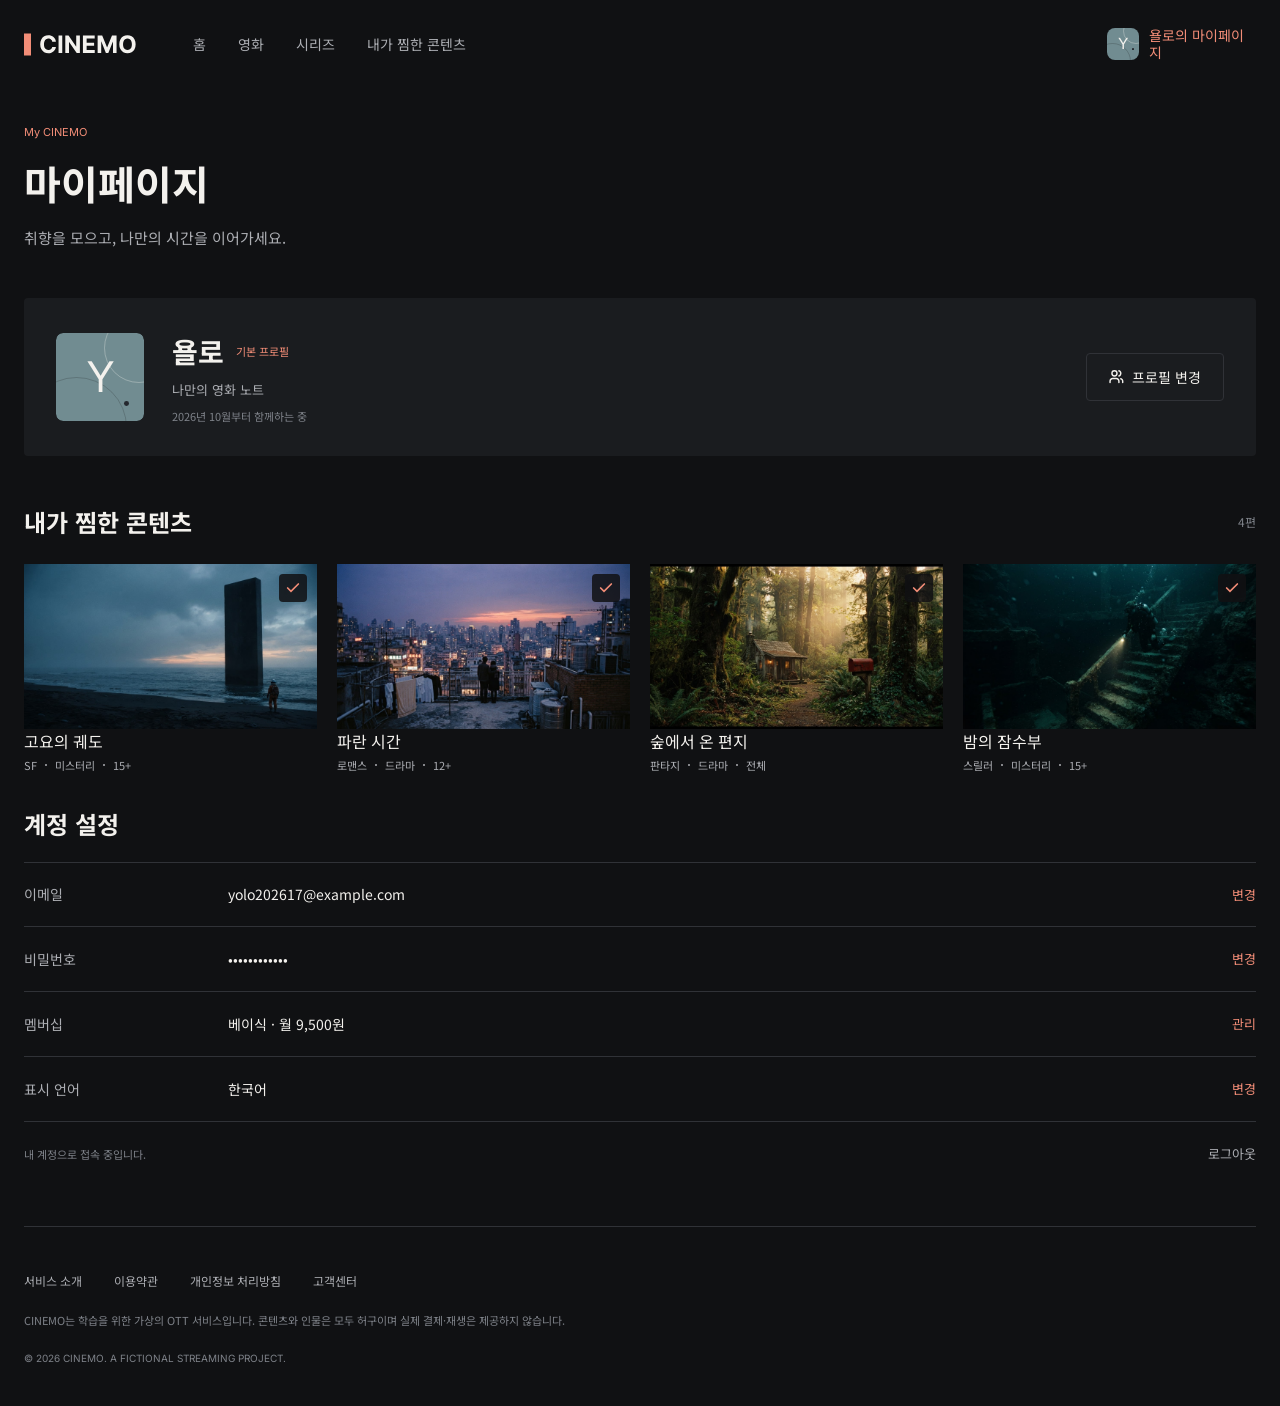
==== commit f3fac8ad: "최종수정사항 반영" ====
--- a/mypage.html
+++ b/mypage.html
@@ -14,40 +14,72 @@
     <title>cinemo - my page</title>
   </head>
   <body>
-    <!--공통 헤더-->
-    <header>
+    <!--공통 헤더 -->
+    <header class="index_header">
       <div class="index_header_desktop">
-        <h1 class="cinemo_img_box">
-          <a href="./index.html" alt="CINEMO 로고">
-            <svg
-              width="113"
-              height="29"
-              viewBox="0 0 113 29"
-              fill="none"
-              xmlns="http://www.w3.org/2000/svg"
-            >
-              <g clip-path="url(#clip0_2_7494)">
-                <rect y="3.5" width="7" height="22" fill="#F28D77" />
-                <path
-                  d="M31.9176 11.6562H28.1847C28.1165 11.1733 27.9773 10.7443 27.767 10.3693C27.5568 9.98864 27.2869 9.66477 26.9574 9.39773C26.6278 9.13068 26.2472 8.92614 25.8153 8.78409C25.3892 8.64205 24.9261 8.57102 24.4261 8.57102C23.5227 8.57102 22.7358 8.79545 22.0653 9.24432C21.3949 9.6875 20.875 10.3352 20.5057 11.1875C20.1364 12.0341 19.9517 13.0625 19.9517 14.2727C19.9517 15.517 20.1364 16.5625 20.5057 17.4091C20.8807 18.2557 21.4034 18.8949 22.0739 19.3267C22.7443 19.7585 23.5199 19.9744 24.4006 19.9744C24.8949 19.9744 25.3523 19.9091 25.7727 19.7784C26.1989 19.6477 26.5767 19.4574 26.9062 19.2074C27.2358 18.9517 27.5085 18.642 27.7244 18.2784C27.946 17.9148 28.0994 17.5 28.1847 17.0341L31.9176 17.0511C31.821 17.8523 31.5795 18.625 31.1932 19.3693C30.8125 20.108 30.2983 20.7699 29.6506 21.3551C29.0085 21.9347 28.2415 22.3949 27.3494 22.7358C26.4631 23.071 25.4602 23.2386 24.3409 23.2386C22.7841 23.2386 21.392 22.8864 20.1648 22.1818C18.9432 21.4773 17.9773 20.4574 17.267 19.1222C16.5625 17.7869 16.2102 16.1705 16.2102 14.2727C16.2102 12.3693 16.5682 10.75 17.2841 9.41477C18 8.07955 18.9716 7.0625 20.1989 6.36364C21.4261 5.65909 22.8068 5.30682 24.3409 5.30682C25.3523 5.30682 26.2898 5.44886 27.1534 5.73295C28.0227 6.01705 28.7926 6.43182 29.4631 6.97727C30.1335 7.51704 30.679 8.17898 31.0994 8.96307C31.5256 9.74716 31.7983 10.6449 31.9176 11.6562ZM38.2543 5.54545V23H34.5639V5.54545H38.2543ZM55.8899 5.54545V23H52.7024L45.1087 12.0142H44.9808V23H41.2905V5.54545H44.5291L52.0632 16.5227H52.2166V5.54545H55.8899ZM58.9389 23V5.54545H70.7003V8.58807H62.6293V12.7472H70.0952V15.7898H62.6293V19.9574H70.7344V23H58.9389ZM73.6342 5.54545H78.1854L82.9922 17.2727H83.1967L88.0035 5.54545H92.5547V23H88.9751V11.6392H88.8303L84.3132 22.9148H81.8757L77.3587 11.5966H77.2138V23H73.6342V5.54545ZM111.635 14.2727C111.635 16.1761 111.274 17.7955 110.553 19.1307C109.837 20.4659 108.859 21.4858 107.621 22.1903C106.388 22.8892 105.001 23.2386 103.462 23.2386C101.911 23.2386 100.518 22.8864 99.2855 22.1818C98.0526 21.4773 97.0781 20.4574 96.3622 19.1222C95.6463 17.7869 95.2884 16.1705 95.2884 14.2727C95.2884 12.3693 95.6463 10.75 96.3622 9.41477C97.0781 8.07955 98.0526 7.0625 99.2855 6.36364C100.518 5.65909 101.911 5.30682 103.462 5.30682C105.001 5.30682 106.388 5.65909 107.621 6.36364C108.859 7.0625 109.837 8.07955 110.553 9.41477C111.274 10.75 111.635 12.3693 111.635 14.2727ZM107.893 14.2727C107.893 13.0398 107.709 12 107.339 11.1534C106.976 10.3068 106.462 9.66477 105.797 9.22727C105.132 8.78977 104.354 8.57102 103.462 8.57102C102.57 8.57102 101.791 8.78977 101.126 9.22727C100.462 9.66477 99.9446 10.3068 99.5753 11.1534C99.2116 12 99.0298 13.0398 99.0298 14.2727C99.0298 15.5057 99.2116 16.5455 99.5753 17.392C99.9446 18.2386 100.462 18.8807 101.126 19.3182C101.791 19.7557 102.57 19.9744 103.462 19.9744C104.354 19.9744 105.132 19.7557 105.797 19.3182C106.462 18.8807 106.976 18.2386 107.339 17.392C107.709 16.5455 107.893 15.5057 107.893 14.2727Z"
-                  fill="#F3F1ED"
-                />
-              </g>
-              <defs>
-                <clipPath id="clip0_2_7494">
-                  <rect width="113" height="29" fill="white" />
-                </clipPath>
-              </defs>
-            </svg>
-          </a>
+        <h1>
+          <!--데스크톱 로고-->
+          <div class="cinemo-box_pc">
+            <a href="./index.html" alt="CINEMO 로고">
+              <svg
+                width="113"
+                height="29"
+                viewBox="0 0 113 29"
+                fill="none"
+                xmlns="http://www.w3.org/2000/svg"
+              >
+                <g clip-path="url(#clip0_2_7494)">
+                  <rect y="3.5" width="7" height="22" fill="#F28D77" />
+                  <path
+                    d="M31.9176 11.6562H28.1847C28.1165 11.1733 27.9773 10.7443 27.767 10.3693C27.5568 9.98864 27.2869 9.66477 26.9574 9.39773C26.6278 9.13068 26.2472 8.92614 25.8153 8.78409C25.3892 8.64205 24.9261 8.57102 24.4261 8.57102C23.5227 8.57102 22.7358 8.79545 22.0653 9.24432C21.3949 9.6875 20.875 10.3352 20.5057 11.1875C20.1364 12.0341 19.9517 13.0625 19.9517 14.2727C19.9517 15.517 20.1364 16.5625 20.5057 17.4091C20.8807 18.2557 21.4034 18.8949 22.0739 19.3267C22.7443 19.7585 23.5199 19.9744 24.4006 19.9744C24.8949 19.9744 25.3523 19.9091 25.7727 19.7784C26.1989 19.6477 26.5767 19.4574 26.9062 19.2074C27.2358 18.9517 27.5085 18.642 27.7244 18.2784C27.946 17.9148 28.0994 17.5 28.1847 17.0341L31.9176 17.0511C31.821 17.8523 31.5795 18.625 31.1932 19.3693C30.8125 20.108 30.2983 20.7699 29.6506 21.3551C29.0085 21.9347 28.2415 22.3949 27.3494 22.7358C26.4631 23.071 25.4602 23.2386 24.3409 23.2386C22.7841 23.2386 21.392 22.8864 20.1648 22.1818C18.9432 21.4773 17.9773 20.4574 17.267 19.1222C16.5625 17.7869 16.2102 16.1705 16.2102 14.2727C16.2102 12.3693 16.5682 10.75 17.2841 9.41477C18 8.07955 18.9716 7.0625 20.1989 6.36364C21.4261 5.65909 22.8068 5.30682 24.3409 5.30682C25.3523 5.30682 26.2898 5.44886 27.1534 5.73295C28.0227 6.01705 28.7926 6.43182 29.4631 6.97727C30.1335 7.51704 30.679 8.17898 31.0994 8.96307C31.5256 9.74716 31.7983 10.6449 31.9176 11.6562ZM38.2543 5.54545V23H34.5639V5.54545H38.2543ZM55.8899 5.54545V23H52.7024L45.1087 12.0142H44.9808V23H41.2905V5.54545H44.5291L52.0632 16.5227H52.2166V5.54545H55.8899ZM58.9389 23V5.54545H70.7003V8.58807H62.6293V12.7472H70.0952V15.7898H62.6293V19.9574H70.7344V23H58.9389ZM73.6342 5.54545H78.1854L82.9922 17.2727H83.1967L88.0035 5.54545H92.5547V23H88.9751V11.6392H88.8303L84.3132 22.9148H81.8757L77.3587 11.5966H77.2138V23H73.6342V5.54545ZM111.635 14.2727C111.635 16.1761 111.274 17.7955 110.553 19.1307C109.837 20.4659 108.859 21.4858 107.621 22.1903C106.388 22.8892 105.001 23.2386 103.462 23.2386C101.911 23.2386 100.518 22.8864 99.2855 22.1818C98.0526 21.4773 97.0781 20.4574 96.3622 19.1222C95.6463 17.7869 95.2884 16.1705 95.2884 14.2727C95.2884 12.3693 95.6463 10.75 96.3622 9.41477C97.0781 8.07955 98.0526 7.0625 99.2855 6.36364C100.518 5.65909 101.911 5.30682 103.462 5.30682C105.001 5.30682 106.388 5.65909 107.621 6.36364C108.859 7.0625 109.837 8.07955 110.553 9.41477C111.274 10.75 111.635 12.3693 111.635 14.2727ZM107.893 14.2727C107.893 13.0398 107.709 12 107.339 11.1534C106.976 10.3068 106.462 9.66477 105.797 9.22727C105.132 8.78977 104.354 8.57102 103.462 8.57102C102.57 8.57102 101.791 8.78977 101.126 9.22727C100.462 9.66477 99.9446 10.3068 99.5753 11.1534C99.2116 12 99.0298 13.0398 99.0298 14.2727C99.0298 15.5057 99.2116 16.5455 99.5753 17.392C99.9446 18.2386 100.462 18.8807 101.126 19.3182C101.791 19.7557 102.57 19.9744 103.462 19.9744C104.354 19.9744 105.132 19.7557 105.797 19.3182C106.462 18.8807 106.976 18.2386 107.339 17.392C107.709 16.5455 107.893 15.5057 107.893 14.2727Z"
+                    fill="#F3F1ED"
+                  />
+                </g>
+                <defs>
+                  <clipPath id="clip0_2_7494">
+                    <rect width="113" height="29" fill="white" />
+                  </clipPath>
+                </defs>
+              </svg>
+            </a>
+          </div>
+          <!--모바일 로고-->
+          <div class="cinemo-box_mobile">
+            <a href="./index.html" alt="CINEMO 로고">
+              <svg
+                width="93"
+                height="23"
+                viewBox="0 0 113 29"
+                fill="none"
+                xmlns="http://www.w3.org/2000/svg"
+              >
+                <g clip-path="url(#clip0_2_7494)">
+                  <rect y="3.5" width="7" height="22" fill="#F28D77" />
+                  <path
+                    d="M31.9176 11.6562H28.1847C28.1165 11.1733 27.9773 10.7443 27.767 10.3693C27.5568 9.98864 27.2869 9.66477 26.9574 9.39773C26.6278 9.13068 26.2472 8.92614 25.8153 8.78409C25.3892 8.64205 24.9261 8.57102 24.4261 8.57102C23.5227 8.57102 22.7358 8.79545 22.0653 9.24432C21.3949 9.6875 20.875 10.3352 20.5057 11.1875C20.1364 12.0341 19.9517 13.0625 19.9517 14.2727C19.9517 15.517 20.1364 16.5625 20.5057 17.4091C20.8807 18.2557 21.4034 18.8949 22.0739 19.3267C22.7443 19.7585 23.5199 19.9744 24.4006 19.9744C24.8949 19.9744 25.3523 19.9091 25.7727 19.7784C26.1989 19.6477 26.5767 19.4574 26.9062 19.2074C27.2358 18.9517 27.5085 18.642 27.7244 18.2784C27.946 17.9148 28.0994 17.5 28.1847 17.0341L31.9176 17.0511C31.821 17.8523 31.5795 18.625 31.1932 19.3693C30.8125 20.108 30.2983 20.7699 29.6506 21.3551C29.0085 21.9347 28.2415 22.3949 27.3494 22.7358C26.4631 23.071 25.4602 23.2386 24.3409 23.2386C22.7841 23.2386 21.392 22.8864 20.1648 22.1818C18.9432 21.4773 17.9773 20.4574 17.267 19.1222C16.5625 17.7869 16.2102 16.1705 16.2102 14.2727C16.2102 12.3693 16.5682 10.75 17.2841 9.41477C18 8.07955 18.9716 7.0625 20.1989 6.36364C21.4261 5.65909 22.8068 5.30682 24.3409 5.30682C25.3523 5.30682 26.2898 5.44886 27.1534 5.73295C28.0227 6.01705 28.7926 6.43182 29.4631 6.97727C30.1335 7.51704 30.679 8.17898 31.0994 8.96307C31.5256 9.74716 31.7983 10.6449 31.9176 11.6562ZM38.2543 5.54545V23H34.5639V5.54545H38.2543ZM55.8899 5.54545V23H52.7024L45.1087 12.0142H44.9808V23H41.2905V5.54545H44.5291L52.0632 16.5227H52.2166V5.54545H55.8899ZM58.9389 23V5.54545H70.7003V8.58807H62.6293V12.7472H70.0952V15.7898H62.6293V19.9574H70.7344V23H58.9389ZM73.6342 5.54545H78.1854L82.9922 17.2727H83.1967L88.0035 5.54545H92.5547V23H88.9751V11.6392H88.8303L84.3132 22.9148H81.8757L77.3587 11.5966H77.2138V23H73.6342V5.54545ZM111.635 14.2727C111.635 16.1761 111.274 17.7955 110.553 19.1307C109.837 20.4659 108.859 21.4858 107.621 22.1903C106.388 22.8892 105.001 23.2386 103.462 23.2386C101.911 23.2386 100.518 22.8864 99.2855 22.1818C98.0526 21.4773 97.0781 20.4574 96.3622 19.1222C95.6463 17.7869 95.2884 16.1705 95.2884 14.2727C95.2884 12.3693 95.6463 10.75 96.3622 9.41477C97.0781 8.07955 98.0526 7.0625 99.2855 6.36364C100.518 5.65909 101.911 5.30682 103.462 5.30682C105.001 5.30682 106.388 5.65909 107.621 6.36364C108.859 7.0625 109.837 8.07955 110.553 9.41477C111.274 10.75 111.635 12.3693 111.635 14.2727ZM107.893 14.2727C107.893 13.0398 107.709 12 107.339 11.1534C106.976 10.3068 106.462 9.66477 105.797 9.22727C105.132 8.78977 104.354 8.57102 103.462 8.57102C102.57 8.57102 101.791 8.78977 101.126 9.22727C100.462 9.66477 99.9446 10.3068 99.5753 11.1534C99.2116 12 99.0298 13.0398 99.0298 14.2727C99.0298 15.5057 99.2116 16.5455 99.5753 17.392C99.9446 18.2386 100.462 18.8807 101.126 19.3182C101.791 19.7557 102.57 19.9744 103.462 19.9744C104.354 19.9744 105.132 19.7557 105.797 19.3182C106.462 18.8807 106.976 18.2386 107.339 17.392C107.709 16.5455 107.893 15.5057 107.893 14.2727Z"
+                    fill="#F3F1ED"
+                  />
+                </g>
+                <defs>
+                  <clipPath id="clip0_2_7494">
+                    <rect width="113" height="29" fill="white" />
+                  </clipPath>
+                </defs>
+              </svg>
+            </a>
+          </div>
         </h1>
         <section class="header_nav_desktop">
           <nav>
             <ul class="header_nav_d_li">
-              <li><a class="nav_home" href="./index.html">홈</a></li>
+              <li>
+                <a class="nav_home" href="./index.html">홈</a>
+              </li>
               <li><a class="nav_movie" href="#">영화</a></li>
               <li><a class="nav_series" href="#">시리즈</a></li>
-              <li><a class="nav_mypick" href="#">내가 찜한 콘텐츠</a></li>
+              <li>
+                <a href="#">내가 찜한 콘텐츠</a>
+              </li>
             </ul>
           </nav>
         </section>
@@ -65,6 +97,7 @@
           >
         </section>
       </div>
+      <!-- 모바일용 네비게이션 -->
       <div class="index_header_mobile">
         <nav>
           <ul class="header_nav_m_li">
--- a/styles/style.css
+++ b/styles/style.css
@@ -4,6 +4,10 @@
   font-family: "Noto Sans KR", sans-serif;
   margin: 0;
   background-color: #101113;
+}
+
+a {
+  text-decoration: none;
 }
 
 /* 공통 헤더*/
@@ -21,6 +25,10 @@
   gap: 56px;
 }
 
+.cinemo-box_mobile {
+  display: none;
+}
+
 .header_nav_desktop {
   display: flex;
   flex-direction: row;
@@ -46,11 +54,8 @@
   color: #acaeb3;
   white-space: nowrap;
   width: max-content;
-}
-
-.cinemo_img_box {
-  flex-shrink: 0;
-  width: 113px;
+  height: 17px;
+  line-height: 17px;
 }
 
 .header_profile_container {
@@ -143,11 +148,12 @@
 }
 
 .user_my_page {
+  color: #f3f1ed;
   font-size: 14px;
-  color: #f3f1ed;
+  font-weight: 400;
   width: 107px;
+  align-self: center;
   line-height: 17px;
-  align-self: center;
 }
 
 .index_header_mobile {
@@ -155,6 +161,14 @@
 }
 
 @media screen and (max-width: 768px) {
+  .cinemo-box_pc {
+    display: none;
+  }
+
+  .cinemo-box_mobile {
+    display: flex;
+  }
+
   .header_nav_desktop {
     display: none;
   }
@@ -177,12 +191,6 @@
     align-items: center;
     width: calc(100% - 32px);
     margin: 0 auto;
-  }
-
-  .cinemo_img_box {
-    width: 93px;
-    height: 23px;
-    flex-shrink: 0;
   }
 
   .user_avatar {
@@ -391,7 +399,7 @@
   flex-shrink: 0;
 }
 
-@media (max-width: 786px) {
+@media (max-width: 768px) {
   .index_main_1 {
     height: 573px;
   }
@@ -642,7 +650,7 @@
 }
 
 /* 공통 Footer 반응형 */
-@media (max-width: 390px) {
+@media (max-width: 768px) {
   footer {
     width: calc(100% - 32px);
     margin: 0 auto;
@@ -665,7 +673,7 @@
   box-sizing: border-box;
   display: flex;
   flex-direction: column;
-  padding: 0 0 64px;
+  padding: 36px 0px;
   gap: 48px;
 }
 
@@ -862,24 +870,51 @@
 
 /* 프로필 선택 페이지 */
 
-.profile_header {
-  width: 100%;
+/*프로필 페이지 헤더(pc 및 모바일)*/
+.brand-and-navigation {
+  background-color: #101113;
   height: 88px;
-  display: flex;
+  width: calc(100% - 48px);
+  max-width: 1312px;
+  margin: 0 auto;
+  display: flex;
+  flex-direction: row;
   align-items: center;
   justify-content: flex-start;
-  box-sizing: border-box;
-}
-
-.profile_header svg {
-  margin-left: 48px;
-}
-
+}
+
+.cinemo-logo-area-mobile {
+  display: none;
+}
+
+@media screen and (max-width: 768px) {
+  .cinemo-logo-area-pc {
+    display: none;
+  }
+
+  .cinemo-logo-area-mobile {
+    display: flex;
+  }
+
+  .brand-and-navigation {
+    height: 72px;
+    width: calc(100% - 32px);
+    margin: 0 auto;
+    display: flex;
+    flex-direction: row;
+    align-items: center;
+    justify-content: flex-start;
+  }
+}
+
+/*프로필 메인*/
 .profile_main {
   display: flex;
   flex-direction: column;
   align-items: center;
-  width: 100%;
+  width: calc(100% - 48px);
+  max-width: 1312px;
+  margin: 0 auto;
   padding-top: 116px;
   padding-bottom: 120px;
 }
@@ -914,25 +949,13 @@
   align-items: center;
   flex-wrap: wrap;
   gap: 40px;
-  padding: 56px 64px;
+  padding: 56px 0px;
   box-sizing: border-box;
 }
 
 .user_profile_line {
   display: flex;
   gap: 40px;
-}
-
-.profile_sec {
-  width: 100%;
-  height: auto;
-  display: flex;
-  justify-content: center;
-  align-items: center;
-  flex-wrap: wrap;
-  gap: 40px;
-  padding: 56px 24px;
-  box-sizing: border-box;
 }
 
 .user_profile {
@@ -999,7 +1022,9 @@
 }
 
 .profile_footer {
-  width: 100%;
+  width: calc(100% - 48px);
+  max-width: 1312px;
+  margin: 0 auto;
   height: 100%;
   font-size: 11px;
   color: #7e8289;
@@ -1007,18 +1032,16 @@
 }
 
 /* 프로필 선택 페이지 반응형 */
-@media (max-width: 390px) {
+@media (max-width: 768px) {
   .profile_header {
     height: 72px;
-  }
-
-  .profile_header svg {
-    margin-left: 24px;
   }
 
   .profile_main {
     padding-bottom: 56px;
     padding-top: 56px;
+    width: calc(100% - 32px);
+    margin: 0 auto;
   }
 
   .profile_text_2 {
@@ -1029,11 +1052,6 @@
     font-size: 13px;
   }
 
-  .profile_sec {
-    padding-left: 24px;
-    padding-right: 24px;
-  }
-
   .profile_header img {
     margin-left: 24px;
   }
@@ -1044,6 +1062,15 @@
 
   .profile_sec {
     gap: 32px;
+  }
+
+  .profile_footer {
+    width: calc(100% - 32px);
+    margin: 0 auto;
+    height: 100%;
+    font-size: 11px;
+    color: #7e8289;
+    text-align: center;
   }
 }
 
@@ -1148,7 +1175,7 @@
 /* 마이페이지 반응형 */
 @media screen and (max-width: 768px) {
   .main-container {
-    width: calc(100% - 48px);
+    width: calc(100% - 32px);
     margin: 0 auto;
   }
 
@@ -1265,7 +1292,6 @@
 }
 
 /*마이페이지-계정 설정 섹션*/
-
 .account_settings_desktop {
   width: calc(100% - 48px);
   max-width: 1312px;
@@ -1376,7 +1402,6 @@
     display: flex;
     flex-direction: column;
     justify-content: space-between;
-    gap: 6px;
     width: 100%;
   }
 
